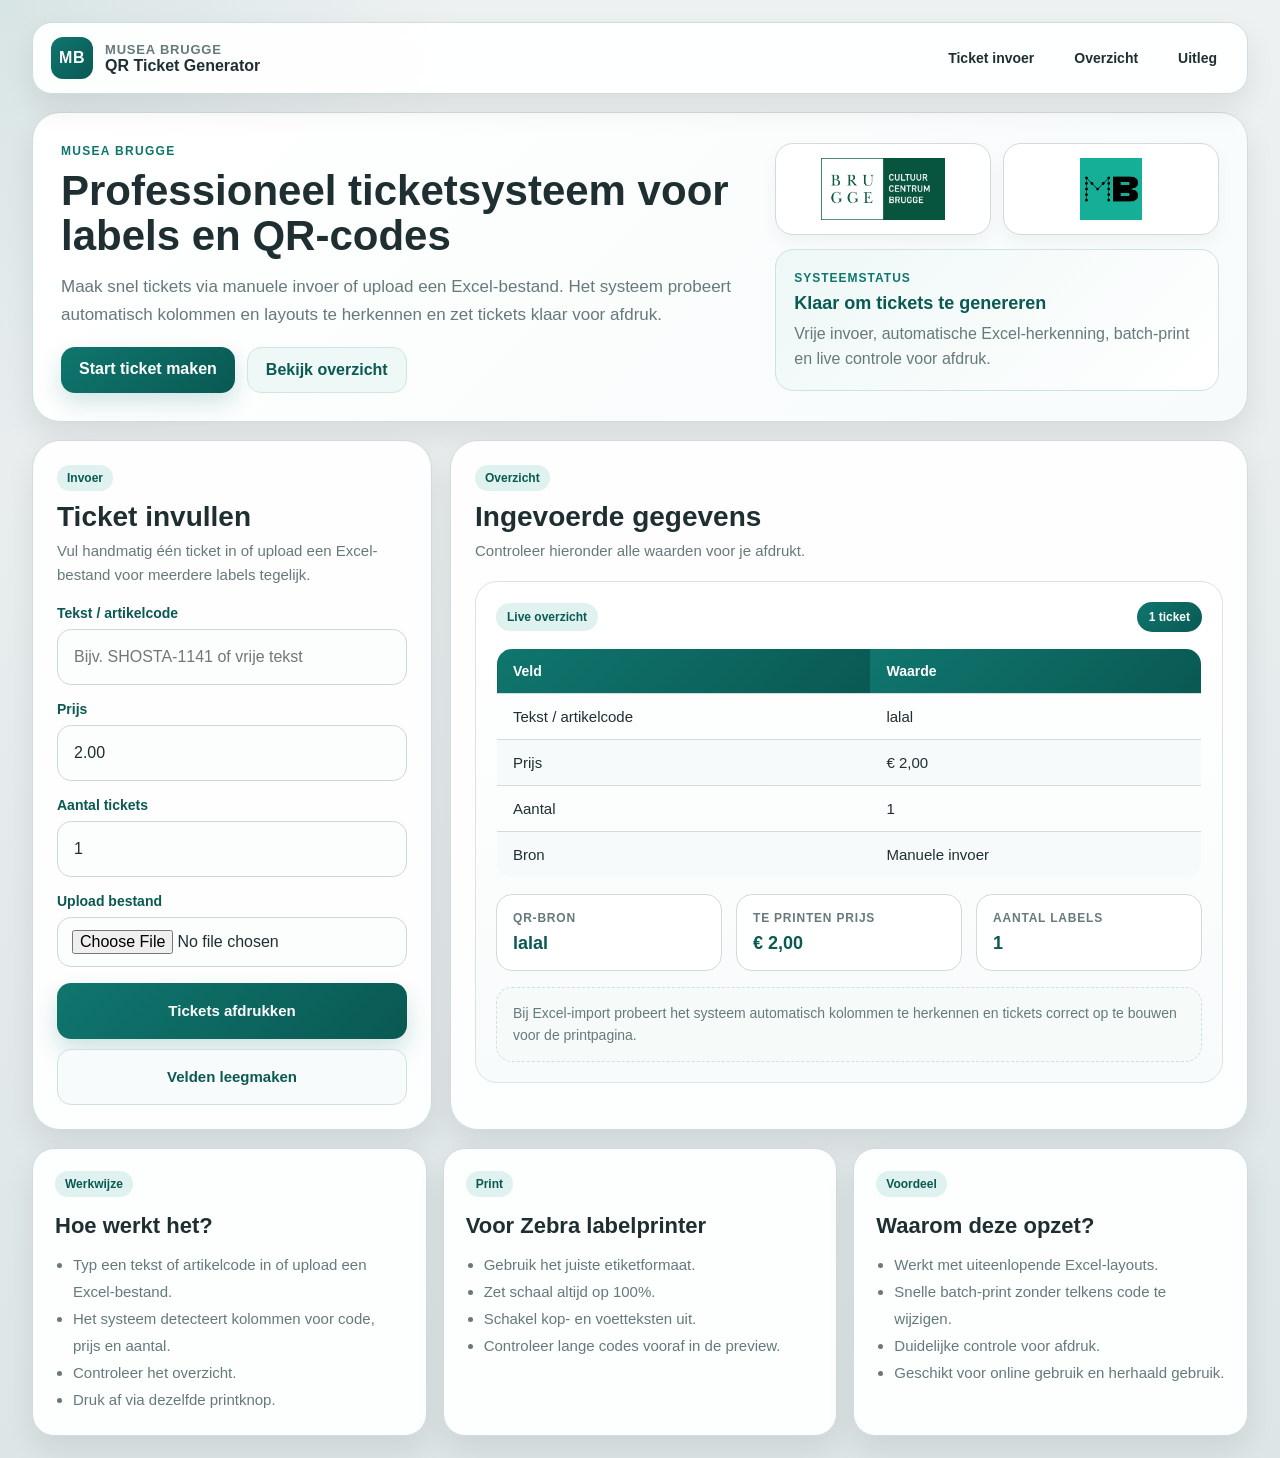
==== index.html @ a32d3b07 "Update index.html" ====
<!DOCTYPE html>
<html lang="nl">
<head>
  <meta charset="UTF-8">
  <meta name="viewport" content="width=device-width, initial-scale=1.0">
  <title>Musea Brugge | QR Ticket Generator</title>
  <link rel="stylesheet" href="style.css">
  <script src="https://cdn.sheetjs.com/xlsx-0.20.3/package/dist/xlsx.full.min.js"></script>
</head>
<body>

  <div class="page-shell">

    <nav class="navbar">
      <div class="nav-left">
        <div class="brand-mark">MB</div>
        <div class="brand-text">
          <span class="brand-top">Musea Brugge</span>
          <span class="brand-bottom">QR Ticket Generator</span>
        </div>
      </div>

      <div class="nav-right">
        <a href="#ticket-invoer">Ticket invoer</a>
        <a href="#overzicht">Overzicht</a>
        <a href="#uitleg">Uitleg</a>
      </div>
    </nav>

    <header class="hero">
      <div class="hero-grid">
        <div class="hero-content">
          <p class="eyebrow">Musea Brugge</p>
          <h1>Professioneel ticketsysteem voor labels en QR-codes</h1>
          <p class="subtitle">
            Maak snel tickets via manuele invoer of upload een Excel-bestand.
            Het systeem probeert automatisch kolommen en layouts te herkennen
            en zet tickets klaar voor afdruk.
          </p>

          <div class="hero-actions">
            <a href="#ticket-invoer" class="hero-btn primary-btn">Start ticket maken</a>
            <a href="#overzicht" class="hero-btn secondary-btn">Bekijk overzicht</a>
          </div>
        </div>

        <div class="hero-side">
          <div class="logo-panel">
            <div class="logo-card">
              <img src="Logo_CultuurCentrum_70x140mm_zw.webp" alt="Musea Brugge logo">
            </div>
            <div class="logo-card">
              <img src="downloaden123.png" alt="Musea Brugge logo 2">
            </div>
          </div>

          <div class="status-card">
            <span class="status-label">Systeemstatus</span>
            <strong>Klaar om tickets te genereren</strong>
            <p>Vrije invoer, automatische Excel-herkenning, batch-print en live controle voor afdruk.</p>
          </div>
        </div>
      </div>
    </header>

    <main class="main-grid">
      <section class="panel input-panel" id="ticket-invoer">
        <div class="panel-head">
          <span class="section-tag">Invoer</span>
          <h2>Ticket invullen</h2>
          <p>Vul handmatig één ticket in of upload een Excel-bestand voor meerdere labels tegelijk.</p>
        </div>

        <div class="field-group">
          <label for="search">Tekst / artikelcode</label>
          <input id="search" type="text" placeholder="Bijv. SHOSTA-1141 of vrije tekst" autocomplete="off">
        </div>

        <div class="field-group">
          <label for="prijs">Prijs</label>
          <input id="prijs" type="number" placeholder="Bijv. 2.00" step="0.01" min="0" value="2.00">
        </div>

        <div class="field-group">
          <label for="aantal">Aantal tickets</label>
          <input id="aantal" type="number" value="1" min="1">
        </div>

        <div class="field-group upload-field">
          <label for="excelFile">Upload bestand</label>
          <input id="excelFile" type="file" accept=".xlsx,.xls,.csv,.ods">
        </div>

        <div class="import-card" id="importCard">
          <div class="import-status" id="uploadStatus">Geen bestand geladen.</div>

          <div class="mapping-grid hidden" id="mappingPanel">
            <div class="field-group small-field">
              <label for="mapCode">Kolom voor tekst / code</label>
              <select id="mapCode"></select>
            </div>

            <div class="field-group small-field">
              <label for="mapPrice">Kolom voor prijs</label>
              <select id="mapPrice"></select>
            </div>

            <div class="field-group small-field">
              <label for="mapQty">Kolom voor aantal</label>
              <select id="mapQty"></select>
            </div>
          </div>

          <div class="import-tools hidden" id="importTools">
            <button class="ghost-btn compact-btn" id="rebuildImportButton" type="button">Import opnieuw opbouwen</button>
            <button class="ghost-btn compact-btn" id="downloadTemplateButton" type="button">Excel voorbeeld downloaden</button>
          </div>
        </div>

        <div class="button-group">
          <button class="print-btn" id="printButton">Tickets afdrukken</button>
          <button class="ghost-btn" id="resetButton" type="button">Velden leegmaken</button>
        </div>
      </section>

      <section class="panel preview-panel" id="overzicht">
        <div class="panel-head">
          <span class="section-tag">Overzicht</span>
          <h2>Ingevoerde gegevens</h2>
          <p>Controleer hieronder alle waarden voor je afdrukt.</p>
        </div>

        <div class="summary-card">
          <div class="summary-top">
            <div class="summary-chip">Live overzicht</div>
            <div class="summary-badge" id="summaryBadge">1 ticket</div>
          </div>

          <div class="table-wrap">
            <table class="summary-table">
              <thead>
                <tr>
                  <th>Veld</th>
                  <th>Waarde</th>
                </tr>
              </thead>
              <tbody>
                <tr>
                  <td>Tekst / artikelcode</td>
                  <td id="previewCode">lalal</td>
                </tr>
                <tr>
                  <td>Prijs</td>
                  <td id="previewPrijs">€ 2,00</td>
                </tr>
                <tr>
                  <td>Aantal</td>
                  <td id="previewAantal">1</td>
                </tr>
                <tr>
                  <td>Bron</td>
                  <td id="previewSource">Manuele invoer</td>
                </tr>
              </tbody>
            </table>
          </div>

          <div class="preview-cards">
            <div class="mini-info-card">
              <span class="mini-title">QR-bron</span>
              <strong id="miniCode">lalal</strong>
            </div>

            <div class="mini-info-card">
              <span class="mini-title">Te printen prijs</span>
              <strong id="miniPrijs">€ 2,00</strong>
            </div>

            <div class="mini-info-card">
              <span class="mini-title">Aantal labels</span>
              <strong id="miniAantal">1</strong>
            </div>
          </div>

          <div class="preview-note">
            Bij Excel-import probeert het systeem automatisch kolommen te herkennen en tickets correct op te bouwen voor de printpagina.
          </div>
        </div>

        <div class="import-preview-card hidden" id="importPreviewCard">
          <div class="summary-top import-preview-head">
            <div class="summary-chip">Excel controle</div>
            <div class="summary-badge neutral-badge" id="importMetaBadge">0 rijen</div>
          </div>

          <div class="import-stats" id="importStats">
            <div class="stat-pill"><span>Bestand</span><strong id="importFileName">—</strong></div>
            <div class="stat-pill"><span>Blad</span><strong id="importSheetName">—</strong></div>
            <div class="stat-pill"><span>Geldige tickets</span><strong id="importValidCount">0</strong></div>
            <div class="stat-pill"><span>Ongeldige rijen</span><strong id="importInvalidCount">0</strong></div>
          </div>

          <div class="table-wrap">
            <table class="summary-table import-table">
              <thead id="importPreviewHead"></thead>
              <tbody id="importPreviewBody"></tbody>
            </table>
          </div>

          <div class="preview-note" id="importErrorsNote">
            Geen importfouten.
          </div>
        </div>
      </section>
    </main>

    <section class="info-grid" id="uitleg">
      <div class="info-panel">
        <span class="section-tag">Werkwijze</span>
        <h3>Hoe werkt het?</h3>
        <ul class="info-list">
          <li>Typ een tekst of artikelcode in of upload een Excel-bestand.</li>
          <li>Het systeem detecteert kolommen voor code, prijs en aantal.</li>
          <li>Controleer het overzicht.</li>
          <li>Druk af via dezelfde printknop.</li>
        </ul>
      </div>

      <div class="info-panel">
        <span class="section-tag">Print</span>
        <h3>Voor Zebra labelprinter</h3>
        <ul class="info-list">
          <li>Gebruik het juiste etiketformaat.</li>
          <li>Zet schaal altijd op 100%.</li>
          <li>Schakel kop- en voetteksten uit.</li>
          <li>Controleer lange codes vooraf in de preview.</li>
        </ul>
      </div>

      <div class="info-panel">
        <span class="section-tag">Voordeel</span>
        <h3>Waarom deze opzet?</h3>
        <ul class="info-list">
          <li>Werkt met uiteenlopende Excel-layouts.</li>
          <li>Snelle batch-print zonder telkens code te wijzigen.</li>
          <li>Duidelijke controle voor afdruk.</li>
          <li>Geschikt voor online gebruik en herhaald gebruik.</li>
        </ul>
      </div>
    </section>

  </div>
<script>
  const searchInput = document.getElementById("search");
  const prijsInput = document.getElementById("prijs");
  const aantalInput = document.getElementById("aantal");
  const excelFileInput = document.getElementById("excelFile");
  const printButton = document.getElementById("printButton");
  const resetButton = document.getElementById("resetButton");
  const rebuildImportButton = document.getElementById("rebuildImportButton");
  const downloadTemplateButton = document.getElementById("downloadTemplateButton");

  const previewCode = document.getElementById("previewCode");
  const previewPrijs = document.getElementById("previewPrijs");
  const previewAantal = document.getElementById("previewAantal");
  const previewSource = document.getElementById("previewSource");

  const miniCode = document.getElementById("miniCode");
  const miniPrijs = document.getElementById("miniPrijs");
  const miniAantal = document.getElementById("miniAantal");
  const summaryBadge = document.getElementById("summaryBadge");

  const uploadStatus = document.getElementById("uploadStatus");
  const mappingPanel = document.getElementById("mappingPanel");
  const importTools = document.getElementById("importTools");
  const mapCode = document.getElementById("mapCode");
  const mapPrice = document.getElementById("mapPrice");
  const mapQty = document.getElementById("mapQty");

  const importPreviewCard = document.getElementById("importPreviewCard");
  const importMetaBadge = document.getElementById("importMetaBadge");
  const importFileName = document.getElementById("importFileName");
  const importSheetName = document.getElementById("importSheetName");
  const importValidCount = document.getElementById("importValidCount");
  const importInvalidCount = document.getElementById("importInvalidCount");
  const importPreviewHead = document.getElementById("importPreviewHead");
  const importPreviewBody = document.getElementById("importPreviewBody");
  const importErrorsNote = document.getElementById("importErrorsNote");

  const state = {
    importedTickets: [],
    rawRows: [],
    headers: [],
    fileName: "",
    sheetName: "",
    invalidRows: [],
    mapping: {
      code: "",
      price: "",
      quantity: ""
    }
  };
    const aliases = {
  code: [
    "artikelcode", "artikel code", "artikel", "code", "ticket", "ticketcode",
    "item", "itemcode", "naam", "titel", "beschrijving", "omschrijving",
    "product", "productcode", "label", "reference", "ref", "sku", "barcode",
    "omschrijving ticket", "soort product", "product soort", "type", "ticket type"
  ],
  price: [
    "prijs", "price", "bedrag", "amount", "tarief", "value", "euro", "kostprijs",
    "salesprice", "ticketprijs", "prijs euro", "kost", "verkoopprijs", "prijs incl",
    "prijs ex", "eenheidsprijs", "unit price"
  ],
  quantity: [
    "aantal", "qty", "quantity", "count", "labels", "stuks", "pieces", "copies",
    "copie", "print", "prints", "number", "aantal labels", "aantal tickets",
    "tickets", "hoeveelheid"
  ]
};


  
  function formatTicketText(aantal) {
    return aantal === 1 ? "1 ticket" : `${aantal} tickets`;
  }

  function formatPrice(value) {
    const amount = Number(value);
    if (isNaN(amount)) return "€ 0,00";
    return new Intl.NumberFormat("nl-BE", {
      style: "currency",
      currency: "EUR"
    }).format(amount);
  }

  function setStatus(message, type = "neutral") {
    if (!uploadStatus) return;
    uploadStatus.textContent = message;
    uploadStatus.className = "import-status";
    uploadStatus.classList.add(type);
  }

  function cleanCell(value) {
    if (value === null || value === undefined) return "";
    if (typeof value === "number") return String(value);
    return String(value).trim();
  }

  function parseFlexibleNumber(value) {
    function normalizeCompareText(text) {
  return cleanCell(text)
    .toLowerCase()
    .replace(/[_\-]/g, " ")
    .replace(/\s+/g, " ")
    .trim();
}

function findMatchingHeaders(headers, targetAliases) {
  const normalizedHeaders = headers.map(h => ({
    original: h,
    normalized: normalizeCompareText(h)
  }));

  const matches = [];

  normalizedHeaders.forEach(headerObj => {
    let score = 0;

    targetAliases.forEach(alias => {
      const normalizedAlias = normalizeCompareText(alias);

      if (headerObj.normalized === normalizedAlias) {
        score += 20;
      } else if (headerObj.normalized.includes(normalizedAlias)) {
        score += 10;
      } else if (normalizedAlias.includes(headerObj.normalized) && headerObj.normalized.length > 2) {
        score += 6;
      }
    });

    if (score > 0) {
      matches.push({
        header: headerObj.original,
        score
      });
    }
  });

  return matches.sort((a, b) => b.score - a.score).map(item => item.header);
}
    if (typeof value === "number") return value;
    if (value === null || value === undefined) return NaN;

    let text = String(value).trim();
    if (!text) return NaN;

    text = text
      .replace(/\s/g, "")
      .replace(/€/g, "")
      .replace(/[A-Za-z]/g, "");

    const hasComma = text.includes(",");
    const hasDot = text.includes(".");

    if (hasComma && hasDot) {
      if (text.lastIndexOf(",") > text.lastIndexOf(".")) {
        text = text.replace(/\./g, "").replace(",", ".");
      } else {
        text = text.replace(/,/g, "");
      }
    } else if (hasComma) {
      text = text.replace(",", ".");
    }

    const num = Number(text);
    return Number.isFinite(num) ? num : NaN;
  }

  function looksLikeCode(value) {
    const text = cleanCell(value).toUpperCase();
    if (!text) return false;

    return (
      /^[A-Z0-9]{2,}[-_/][A-Z0-9-_/]{2,}$/.test(text) ||
      /^[A-Z]{2,}[0-9]{2,}$/.test(text) ||
      /^[A-Z0-9-]{5,}$/.test(text)
    );
  }

  function isMostlyNumericColumn(columnName, rows) {
    let numeric = 0;
    let total = 0;

    rows.slice(0, 25).forEach(row => {
      const value = row[columnName];
      if (value === "" || value === null || value === undefined) return;
      total++;
      if (!isNaN(parseFlexibleNumber(value))) numeric++;
    });

    return total > 0 && numeric / total >= 0.7;
  }

  function isMostlyIntegerSmallColumn(columnName, rows) {
    let matches = 0;
    let total = 0;

    rows.slice(0, 25).forEach(row => {
      const value = row[columnName];
      if (value === "" || value === null || value === undefined) return;
      const num = parseFlexibleNumber(value);
      if (isNaN(num)) return;
      total++;
      if (Number.isInteger(num) && num >= 0 && num <= 10000) matches++;
    });

    return total > 0 && matches / total >= 0.75;
  }

  function normalizeHeaderName(name, index) {
    const base = cleanCell(name) || `Kolom ${index + 1}`;
    return base.replace(/\s+/g, " ").trim();
  }

  function uniquifyHeaders(headers) {
    const seen = new Map();

    return headers.map(header => {
      const key = header.toLowerCase();
      const count = seen.get(key) || 0;
      seen.set(key, count + 1);
      return count === 0 ? header : `${header} (${count + 1})`;
    });
  }

  function rowKeywordScore(row) {
    const values = row.map(cleanCell).filter(Boolean);
    if (!values.length) return -100;

    let score = 0;
    values.forEach(cell => {
      const lower = cell.toLowerCase();
      Object.values(aliases).flat().forEach(alias => {
        if (lower.includes(alias)) score += 3;
      });
      if (/[A-Za-z]/.test(cell)) score += 0.6;
      if (!isNaN(parseFlexibleNumber(cell))) score -= 0.4;
    });

    if (values.length >= 2) score += 1;
    return score;
  }

  function detectHeaderRow(aoa) {
    const limit = Math.min(10, aoa.length);
    let bestIndex = 0;
    let bestScore = -Infinity;

    for (let i = 0; i < limit; i++) {
      const score = rowKeywordScore(aoa[i] || []);
      if (score > bestScore) {
        bestScore = score;
        bestIndex = i;
      }
    }

    return bestScore >= 2 ? bestIndex : 0;
  }

  function buildObjectsFromSheet(aoa) {
    const nonEmptyRows = aoa
      .map(row => Array.isArray(row) ? row : [])
      .filter(row => row.some(cell => cleanCell(cell) !== ""));

    if (!nonEmptyRows.length) {
      return { headers: [], rows: [] };
    }

    const headerIndex = detectHeaderRow(nonEmptyRows);
    const headerRow = nonEmptyRows[headerIndex] || [];
    const headers = uniquifyHeaders(headerRow.map((cell, idx) => normalizeHeaderName(cell, idx)));

    const rows = nonEmptyRows.slice(headerIndex + 1).map((row, index) => {
      const obj = {};
      headers.forEach((header, colIdx) => {
        obj[header] = cleanCell(row[colIdx] ?? "");
      });
      obj.__rowNumber = headerIndex + 2 + index;
      return obj;
    });

    return { headers, rows };
  }
function detectColumns(headers, rows) {
  const result = {
    code: "",
    price: "",
    quantity: ""
  };

  const codeMatches = findMatchingHeaders(headers, aliases.code);
  const priceMatches = findMatchingHeaders(headers, aliases.price);
  const qtyMatches = findMatchingHeaders(headers, aliases.quantity);

  result.code = codeMatches[0] || "";
  result.price = priceMatches[0] || "";
  result.quantity = qtyMatches[0] || "";

  if (!result.price) {
    result.price = headers.find(h => isMostlyNumericColumn(h, rows)) || "";
  }

  if (!result.quantity) {
    result.quantity = headers.find(h =>
      h !== result.price &&
      isMostlyIntegerSmallColumn(h, rows)
    ) || "";
  }

  if (!result.code) {
    result.code = headers.find(h =>
      h !== result.price &&
      h !== result.quantity &&
      !isMostlyNumericColumn(h, rows)
    ) || headers[0] || "";
  }

  return result;
}
  
    }

    const available = [...headers];

    ["code", "price", "quantity"].forEach(target => {
      let bestHeader = "";
      let bestScore = -Infinity;

      available.forEach(header => {
        const score = headerScore(header, target);
        if (score > bestScore) {
          bestHeader = header;
          bestScore = score;
        }
      });

      if (bestHeader && bestScore > 0) {
        result[target] = bestHeader;
        const index = available.indexOf(bestHeader);
        if (index >= 0) available.splice(index, 1);
      }
    });

    if (!result.code) {
      result.code = headers.find(h => !isMostlyNumericColumn(h, rows)) || headers[0] || "";
    }

    if (!result.price) {
      result.price = headers.find(h => h !== result.code && isMostlyNumericColumn(h, rows)) || "";
    }

    if (!result.quantity) {
      result.quantity = headers.find(h => h !== result.code && h !== result.price && isMostlyIntegerSmallColumn(h, rows)) || "";
    }

    return result;
  }

  function firstUsefulText(row, excludedHeaders = []) {
    const excluded = new Set(excludedHeaders.filter(Boolean));

    for (const key of Object.keys(row)) {
      if (key === "__rowNumber" || excluded.has(key)) continue;
      const value = cleanCell(row[key]);
      if (!value) continue;
      if (looksLikeCode(value)) return value;
    }

    for (const key of Object.keys(row)) {
      if (key === "__rowNumber" || excluded.has(key)) continue;
      const value = cleanCell(row[key]);
      if (!value) continue;

      if (
        (isNaN(parseFlexibleNumber(value)) || /[A-Za-z]/.test(value)) &&
        value.length <= 20
      ) {
        return value;
      }
    }

    return "";
  }

 function buildTicketsFromRows(rows, mapping) {
  const tickets = [];
  const invalidRows = [];

  rows.forEach(row => {
    const codeHeader = mapping.code;
    const priceHeader = mapping.price;
    const quantityHeader = mapping.quantity;

    let artikelcode = codeHeader ? cleanCell(row[codeHeader]) : "";
    let prijs = priceHeader ? parseFlexibleNumber(row[priceHeader]) : NaN;
    let aantal = quantityHeader ? parseFlexibleNumber(row[quantityHeader]) : NaN;

    if (artikelcode && !looksLikeCode(artikelcode) && artikelcode.length > 24) {
      artikelcode = "";
    }

    if (!artikelcode) {
      artikelcode = firstUsefulText(row, [priceHeader, quantityHeader]);
    }

    if (isNaN(prijs) || prijs < 0) {
      prijs = 0;
    }

    if (isNaN(aantal) || aantal < 1) {
      aantal = 1;
    }

    aantal = Math.floor(aantal);

    const extras = Object.keys(row)
      .filter(key => key !== "__rowNumber" && ![codeHeader, priceHeader, quantityHeader].includes(key))
      .map(key => ({
        label: key,
        value: cleanCell(row[key])
      }))
      .filter(item => item.value !== "");

    const isEmptyRow =
      !artikelcode &&
      extras.length === 0 &&
      (prijs === 0 || isNaN(prijs)) &&
      (aantal === 0 || isNaN(aantal));

    if (isEmptyRow) {
      return;
    }

    if (!artikelcode) {
      invalidRows.push({
        rowNumber: row.__rowNumber || "?",
        reason: "Geen bruikbare code gevonden."
      });
      return;
    }

    tickets.push({
      artikelcode,
      prijs,
      aantal,
      qrText: artikelcode,
      extras,
      rowNumber: row.__rowNumber || ""
    });
  });

  return { tickets, invalidRows };
}
  }

  function fillMappingSelect(select, headers, selectedValue) {
    if (!select) return;
    select.innerHTML = "";

    const emptyOption = document.createElement("option");
    emptyOption.value = "";
    emptyOption.textContent = "Niet gebruiken";
    select.appendChild(emptyOption);

    headers.forEach(header => {
      const option = document.createElement("option");
      option.value = header;
      option.textContent = header;
      if (header === selectedValue) option.selected = true;
      select.appendChild(option);
    });
  }

  function refreshMappingUI() {
    if (!state.headers.length) {
      if (mappingPanel) mappingPanel.classList.add("hidden");
      if (importTools) importTools.classList.add("hidden");
      return;
    }

    fillMappingSelect(mapCode, state.headers, state.mapping.code);
    fillMappingSelect(mapPrice, state.headers, state.mapping.price);
    fillMappingSelect(mapQty, state.headers, state.mapping.quantity);

    if (mappingPanel) mappingPanel.classList.remove("hidden");
    if (importTools) importTools.classList.remove("hidden");
  }

  function renderImportPreview() {
    if (!importPreviewCard || !importPreviewHead || !importPreviewBody) return;

    if (!state.headers.length || !state.rawRows.length) {
      importPreviewCard.classList.add("hidden");
      return;
    }

    importPreviewCard.classList.remove("hidden");
    if (importMetaBadge) importMetaBadge.textContent = `${state.rawRows.length} rijen`;
    if (importFileName) importFileName.textContent = state.fileName || "—";
    if (importSheetName) importSheetName.textContent = state.sheetName || "—";
    if (importValidCount) importValidCount.textContent = String(state.importedTickets.length);
    if (importInvalidCount) importInvalidCount.textContent = String(state.invalidRows.length);

    importPreviewHead.innerHTML = "";
    importPreviewBody.innerHTML = "";

    const headRow = document.createElement("tr");
    state.headers.slice(0, 6).forEach(header => {
      const th = document.createElement("th");
      th.textContent = header;
      headRow.appendChild(th);
    });
    importPreviewHead.appendChild(headRow);

    state.rawRows.slice(0, 8).forEach(row => {
      const tr = document.createElement("tr");
      state.headers.slice(0, 6).forEach(header => {
        const td = document.createElement("td");
        td.textContent = cleanCell(row[header]) || "—";
        tr.appendChild(td);
      });
      importPreviewBody.appendChild(tr);
    });

    if (importErrorsNote) {
      if (state.invalidRows.length) {
        const messages = state.invalidRows.slice(0, 5).map(item => `Rij ${item.rowNumber}: ${item.reason}`);
        importErrorsNote.textContent = `Opmerking: ${messages.join(" | ")}`;
      } else {
        importErrorsNote.textContent = "Geen importfouten.";
      }
    }
  }

  function updatePreview() {
    if (state.importedTickets.length > 0) {
      const totaalLabels = state.importedTickets.reduce((sum, item) => sum + item.aantal, 0);
      const eerste = state.importedTickets[0];
      const uniekePrijzen = [...new Set(state.importedTickets.map(item => Number(item.prijs).toFixed(2)))];

      previewCode.textContent = state.importedTickets.length === 1
        ? eerste.artikelcode
        : `${eerste.artikelcode} + ${state.importedTickets.length - 1} andere`;
      previewPrijs.textContent = uniekePrijzen.length === 1
        ? formatPrice(uniekePrijzen[0])
        : "Meerdere prijzen";
      previewAantal.textContent = String(totaalLabels);
      previewSource.textContent = `Excel import (${state.fileName || "bestand"})`;

      miniCode.textContent = `${state.importedTickets.length} ticketrij(en)`;
      miniPrijs.textContent = uniekePrijzen.length === 1 ? formatPrice(uniekePrijzen[0]) : "Variabel";
      miniAantal.textContent = String(totaalLabels);

      summaryBadge.textContent = formatTicketText(totaalLabels);
      return;
    }

    const code = searchInput.value.trim() || "lalal";
    const prijs = Number(prijsInput.value || 0);
    const aantal = Number(aantalInput.value || 1);

    previewCode.textContent = code;
    previewPrijs.textContent = formatPrice(prijs);
    previewAantal.textContent = String(aantal);
    previewSource.textContent = "Manuele invoer";

    miniCode.textContent = code;
    miniPrijs.textContent = formatPrice(prijs);
    miniAantal.textContent = String(aantal);

    summaryBadge.textContent = formatTicketText(aantal);
  }

  function rebuildImportedTickets() {
    if (!state.rawRows.length) return;

    state.mapping = {
      code: mapCode ? mapCode.value : "",
      price: mapPrice ? mapPrice.value : "",
      quantity: mapQty ? mapQty.value : ""
    };

    const result = buildTicketsFromRows(state.rawRows, state.mapping);
    state.importedTickets = result.tickets;
    state.invalidRows = result.invalidRows;

    if (state.importedTickets.length > 0) {
      const totalLabels = state.importedTickets.reduce((sum, item) => sum + item.aantal, 0);
      const invalidText = state.invalidRows.length ? ` ${state.invalidRows.length} rij(en) overgeslagen.` : "";
      setStatus(`${state.fileName} geladen: ${state.importedTickets.length} geldige ticketrij(en), ${totalLabels} label(s).${invalidText}`, "success");
    } else {
      setStatus("Geen geldige ticketrijen gevonden in dit bestand.", "error");
    }

    renderImportPreview();
    updatePreview();
  }

  function handleExcelUpload(event) {
    const file = event.target.files[0];

    if (!file) {
      state.importedTickets = [];
      state.rawRows = [];
      state.headers = [];
      state.invalidRows = [];
      state.fileName = "";
      state.sheetName = "";
      if (mappingPanel) mappingPanel.classList.add("hidden");
      if (importTools) importTools.classList.add("hidden");
      if (importPreviewCard) importPreviewCard.classList.add("hidden");
      setStatus("Geen bestand geladen.", "neutral");
      updatePreview();
      return;
    }

    const reader = new FileReader();

    reader.onload = function(e) {
      try {
        const data = new Uint8Array(e.target.result);
        const workbook = XLSX.read(data, { type: "array" });
        const firstSheetName = workbook.SheetNames[0];
        const worksheet = workbook.Sheets[firstSheetName];

        const aoa = XLSX.utils.sheet_to_json(worksheet, {
          header: 1,
          raw: false,
          defval: ""
        });

        const { headers, rows } = buildObjectsFromSheet(aoa);

        if (!headers.length || !rows.length) {
          throw new Error("Leeg of onbruikbaar bestand.");
        }

        state.fileName = file.name;
        state.sheetName = firstSheetName;
        state.headers = headers;
        state.rawRows = rows;
        state.mapping = detectColumns(headers, rows);

        refreshMappingUI();
        rebuildImportedTickets();
      } catch (error) {
        state.importedTickets = [];
        state.rawRows = [];
        state.headers = [];
        state.invalidRows = [];
        state.fileName = file.name;
        state.sheetName = "";
        if (mappingPanel) mappingPanel.classList.add("hidden");
        if (importTools) importTools.classList.add("hidden");
        if (importPreviewCard) importPreviewCard.classList.add("hidden");
        setStatus("Kon het bestand niet verwerken. Controleer het formaat of probeer een ander werkblad.", "error");
        updatePreview();
      }
    };

    reader.readAsArrayBuffer(file);
  }

  function createTemplateFile() {
    const rows = [
      ["artikelcode", "prijs", "aantal", "opmerking"],
      ["SHOSTA-1141", 2.00, 3, "Standaard ticket"],
      ["Museumpas", 0.00, 2, "Gratis toegang"],
      ["Evenement-Avond", 5.50, 4, "Speciale sessie"]
    ];

    const worksheet = XLSX.utils.aoa_to_sheet(rows);
    const workbook = XLSX.utils.book_new();
    XLSX.utils.book_append_sheet(workbook, worksheet, "Tickets");
    XLSX.writeFile(workbook, "tickets-voorbeeld.xlsx");
  }

  function printTicket() {
    if (state.importedTickets.length > 0) {
      sessionStorage.setItem("printData", JSON.stringify({
        mode: "batch",
        source: "excel",
        fileName: state.fileName,
        sheetName: state.sheetName,
        tickets: state.importedTickets
      }));

      window.open("print.html", "_blank");
      return;
    }

    const code = searchInput.value.trim();
    const prijs = Number(prijsInput.value);
    const aantal = Number(aantalInput.value);

    if (!code) {
      alert("Geef eerst tekst of een artikelcode in.");
      return;
    }

    if (isNaN(prijs) || prijs < 0) {
      alert("Geef een geldige prijs in.");
      return;
    }

    if (isNaN(aantal) || aantal < 1) {
      alert("Geef een geldig aantal in.");
      return;
    }

    sessionStorage.setItem("printData", JSON.stringify({
      mode: "single",
      source: "manual",
      tickets: [
        {
          artikelcode: code,
          prijs: prijs,
          aantal: aantal,
          qrText: code,
          extras: []
        }
      ]
    }));

    window.open("print.html", "_blank");
  }

  function resetFields() {
    state.importedTickets = [];
    state.rawRows = [];
    state.headers = [];
    state.invalidRows = [];
    state.fileName = "";
    state.sheetName = "";
    state.mapping = { code: "", price: "", quantity: "" };

    searchInput.value = "";
    prijsInput.value = "2.00";
    aantalInput.value = "1";
    excelFileInput.value = "";

    if (mappingPanel) mappingPanel.classList.add("hidden");
    if (importTools) importTools.classList.add("hidden");
    if (importPreviewCard) importPreviewCard.classList.add("hidden");

    setStatus("Geen bestand geladen.", "neutral");
    updatePreview();
  }

  searchInput.addEventListener("input", updatePreview);
  prijsInput.addEventListener("input", updatePreview);
  aantalInput.addEventListener("input", updatePreview);
  excelFileInput.addEventListener("change", handleExcelUpload);
  printButton.addEventListener("click", printTicket);
  resetButton.addEventListener("click", resetFields);

  if (rebuildImportButton) {
    rebuildImportButton.addEventListener("click", rebuildImportedTickets);
  }

  if (downloadTemplateButton) {
    downloadTemplateButton.addEventListener("click", createTemplateFile);
  }

  if (mapCode) mapCode.addEventListener("change", rebuildImportedTickets);
  if (mapPrice) mapPrice.addEventListener("change", rebuildImportedTickets);
  if (mapQty) mapQty.addEventListener("change", rebuildImportedTickets);

  setStatus("Geen bestand geladen.", "neutral");
  updatePreview();
</script>
  
</body>
</html>
---- style.css ----
* {
  margin: 0;
  padding: 0;
  box-sizing: border-box;
}

:root {
  --bg-main: #eef1f2;
  --bg-soft: #dde5e6;

  --panel: #ffffff;
  --panel-soft: #f7fbfb;
  --line: #d1dadc;

  --text: #1f2f31;
  --muted: #66797b;

  --accent: #0f766e;
  --accent-dark: #0a5953;
  --accent-soft: #dff2ef;
  --accent-softer: #eef8f6;

  --danger-soft: #fff4f4;
  --danger-line: #e6c2c2;
  --danger-text: #8c2f2f;

  --shadow: 0 14px 30px rgba(0, 0, 0, 0.08);

  --radius-xl: 28px;
  --radius-lg: 22px;
  --radius-md: 14px;
}

html {
  scroll-behavior: smooth;
}

body {
  font-family: Arial, sans-serif;
  color: var(--text);
  background:
    radial-gradient(circle at top left, rgba(15, 118, 110, 0.10), transparent 24%),
    linear-gradient(180deg, var(--bg-main) 0%, var(--bg-soft) 100%);
  min-height: 100vh;
}

.page-shell {
  max-width: 1260px;
  margin: 0 auto;
  padding: 22px;
}

.navbar {
  background: rgba(255, 255, 255, 0.94);
  backdrop-filter: blur(10px);
  border: 1px solid var(--line);
  border-radius: 20px;
  box-shadow: var(--shadow);
  padding: 14px 18px;
  display: flex;
  justify-content: space-between;
  align-items: center;
  gap: 20px;
  margin-bottom: 18px;
}

.nav-left {
  display: flex;
  align-items: center;
  gap: 12px;
}

.brand-mark {
  width: 42px;
  height: 42px;
  border-radius: 12px;
  background: linear-gradient(135deg, var(--accent), var(--accent-dark));
  color: white;
  font-weight: 700;
  display: flex;
  align-items: center;
  justify-content: center;
  letter-spacing: 0.5px;
}

.brand-text {
  display: flex;
  flex-direction: column;
}

.brand-top {
  font-size: 13px;
  color: var(--muted);
  font-weight: 700;
  text-transform: uppercase;
  letter-spacing: 0.8px;
}

.brand-bottom {
  font-size: 16px;
  color: var(--text);
  font-weight: 700;
}

.nav-right {
  display: flex;
  gap: 16px;
  flex-wrap: wrap;
}

.nav-right a {
  text-decoration: none;
  color: var(--text);
  font-size: 14px;
  font-weight: 700;
  padding: 8px 12px;
  border-radius: 10px;
  transition: 0.2s ease;
}

.nav-right a:hover,
.nav-right a:focus-visible {
  background: var(--accent-soft);
  color: var(--accent-dark);
  outline: none;
}

.hero {
  background: linear-gradient(135deg, #ffffff 0%, #f7fbfb 100%);
  border: 1px solid var(--line);
  border-radius: var(--radius-xl);
  box-shadow: var(--shadow);
  padding: 28px;
  margin-bottom: 18px;
}

.hero-grid {
  display: grid;
  grid-template-columns: 1.4fr 0.9fr;
  gap: 24px;
  align-items: center;
}

.hero-content {
  max-width: 760px;
}

.eyebrow {
  display: inline-block;
  font-size: 12px;
  text-transform: uppercase;
  font-weight: 700;
  letter-spacing: 1.3px;
  color: var(--accent);
  margin-bottom: 10px;
}

.hero h1 {
  font-size: 42px;
  line-height: 1.08;
  margin-bottom: 14px;
  color: var(--text);
}

.subtitle {
  font-size: 17px;
  line-height: 1.65;
  color: var(--muted);
  margin-bottom: 18px;
}

.hero-actions {
  display: flex;
  gap: 12px;
  flex-wrap: wrap;
}

.hero-btn {
  text-decoration: none;
  font-weight: 700;
  padding: 13px 18px;
  border-radius: 14px;
  transition: 0.2s ease;
}

.primary-btn {
  background: linear-gradient(135deg, var(--accent), var(--accent-dark));
  color: white;
  box-shadow: 0 10px 22px rgba(15, 118, 110, 0.18);
}

.primary-btn:hover,
.primary-btn:focus-visible {
  transform: translateY(-1px);
  outline: none;
}

.secondary-btn {
  background: var(--accent-softer);
  color: var(--accent-dark);
  border: 1px solid #cfe6e2;
}

.secondary-btn:hover,
.secondary-btn:focus-visible {
  background: var(--accent-soft);
  outline: none;
}

.hero-side {
  display: flex;
  flex-direction: column;
  gap: 14px;
}

.logo-panel {
  display: grid;
  grid-template-columns: 1fr 1fr;
  gap: 12px;
}

.logo-card {
  background: white;
  border: 1px solid var(--line);
  border-radius: 18px;
  height: 92px;
  display: flex;
  align-items: center;
  justify-content: center;
  padding: 14px;
  box-shadow: 0 8px 18px rgba(0, 0, 0, 0.04);
}

.logo-card img {
  max-width: 100%;
  max-height: 100%;
  object-fit: contain;
  display: block;
}

.status-card {
  background: linear-gradient(135deg, var(--accent-softer), #ffffff);
  border: 1px solid #cde3e0;
  border-radius: 18px;
  padding: 18px;
}

.status-label {
  display: inline-block;
  font-size: 12px;
  text-transform: uppercase;
  letter-spacing: 1px;
  font-weight: 700;
  color: var(--accent);
  margin-bottom: 8px;
}

.status-card strong {
  display: block;
  font-size: 18px;
  margin-bottom: 8px;
  color: var(--accent-dark);
}

.status-card p {
  color: var(--muted);
  line-height: 1.55;
}

.main-grid {
  display: grid;
  grid-template-columns: 400px 1fr;
  gap: 18px;
  margin-bottom: 18px;
}

.panel {
  background: rgba(255, 255, 255, 0.95);
  border: 1px solid var(--line);
  border-radius: var(--radius-xl);
  box-shadow: var(--shadow);
  padding: 24px;
}

.panel-head {
  margin-bottom: 18px;
}

.section-tag {
  display: inline-block;
  background: var(--accent-soft);
  color: var(--accent-dark);
  padding: 6px 10px;
  border-radius: 999px;
  font-size: 12px;
  font-weight: 700;
  margin-bottom: 10px;
}

.panel-head h2 {
  font-size: 28px;
  margin-bottom: 6px;
  color: var(--text);
}

.panel-head p {
  font-size: 15px;
  line-height: 1.6;
  color: var(--muted);
}

.field-group {
  margin-bottom: 16px;
}

.small-field {
  margin-bottom: 0;
}

label {
  display: block;
  font-size: 14px;
  font-weight: 700;
  margin-bottom: 8px;
  color: var(--accent-dark);
}

input,
select {
  width: 100%;
  height: 56px;
  border: 1px solid #cbd7d9;
  border-radius: 14px;
  padding: 0 16px;
  font-size: 16px;
  color: var(--text);
  background: #fcfefe;
  outline: none;
  transition: 0.2s ease;
}

input:focus,
select:focus {
  border-color: var(--accent);
  box-shadow: 0 0 0 4px rgba(15, 118, 110, 0.10);
}

input[type="file"] {
  width: 100%;
  height: auto;
  padding: 12px 14px;
  line-height: 1.3;
  cursor: pointer;
}

.import-card {
  margin-bottom: 18px;
  background: linear-gradient(180deg, #fbfefe 0%, #f4fbfa 100%);
  border: 1px solid #d6e7e4;
  border-radius: 18px;
  padding: 16px;
}

.import-status {
  border: 1px dashed #c8dbd8;
  border-radius: 14px;
  padding: 12px 14px;
  font-size: 14px;
  line-height: 1.55;
  background: #fff;
  color: var(--muted);
}

.import-status.success {
  border-color: #9dcfc1;
  background: #f4fbf8;
  color: var(--accent-dark);
}

.import-status.error {
  border-color: var(--danger-line);
  background: var(--danger-soft);
  color: var(--danger-text);
}

.import-status.neutral {
  border-color: #c8dbd8;
  background: #fff;
  color: var(--muted);
}

.mapping-grid {
  display: grid;
  grid-template-columns: 1fr;
  gap: 12px;
  margin-top: 14px;
}

.import-tools {
  display: grid;
  grid-template-columns: 1fr 1fr;
  gap: 10px;
  margin-top: 14px;
}

.compact-btn {
  height: 46px;
  font-size: 14px;
}

.button-group {
  display: grid;
  grid-template-columns: 1fr;
  gap: 10px;
  margin-top: 6px;
}

.print-btn,
.ghost-btn {
  width: 100%;
  height: 56px;
  border-radius: 14px;
  font-size: 15px;
  font-weight: 700;
  cursor: pointer;
  transition: 0.2s ease;
}

.print-btn {
  border: none;
  background: linear-gradient(135deg, var(--accent), var(--accent-dark));
  color: white;
  box-shadow: 0 12px 24px rgba(15, 118, 110, 0.20);
}

.print-btn:hover,
.print-btn:focus-visible {
  transform: translateY(-1px);
  outline: none;
}

.ghost-btn {
  border: 1px solid #cfe0e3;
  background: #f8fbfb;
  color: var(--accent-dark);
}

.ghost-btn:hover,
.ghost-btn:focus-visible {
  background: var(--accent-soft);
  outline: none;
}

.summary-card,
.import-preview-card {
  background: linear-gradient(180deg, #ffffff 0%, #f8fbfb 100%);
  border: 1px solid #d9e4e5;
  border-radius: 22px;
  padding: 20px;
}

.import-preview-card {
  margin-top: 18px;
}

.summary-top {
  display: flex;
  justify-content: space-between;
  align-items: center;
  gap: 12px;
  margin-bottom: 16px;
  flex-wrap: wrap;
}

.summary-chip {
  background: var(--accent-soft);
  color: var(--accent-dark);
  display: inline-block;
  padding: 7px 11px;
  border-radius: 999px;
  font-size: 12px;
  font-weight: 700;
}

.summary-badge {
  background: linear-gradient(135deg, var(--accent), var(--accent-dark));
  color: white;
  padding: 8px 12px;
  border-radius: 999px;
  font-size: 12px;
  font-weight: 700;
}

.neutral-badge {
  background: #eaf1f1;
  color: var(--text);
}

.table-wrap {
  overflow-x: auto;
  margin-bottom: 16px;
}

.summary-table {
  width: 100%;
  border-collapse: collapse;
  overflow: hidden;
  border-radius: 16px;
  border: 1px solid var(--line);
}

.summary-table thead th {
  background: linear-gradient(135deg, var(--accent), var(--accent-dark));
  color: white;
  text-align: left;
  padding: 14px 16px;
  font-size: 14px;
  white-space: nowrap;
}

.summary-table tbody td {
  padding: 14px 16px;
  border-top: 1px solid var(--line);
  font-size: 15px;
  vertical-align: top;
}

.summary-table tbody tr:nth-child(even) {
  background: #f7fafb;
}

.preview-cards,
.import-stats {
  display: grid;
  grid-template-columns: repeat(3, 1fr);
  gap: 14px;
  margin-bottom: 16px;
}

.import-stats {
  grid-template-columns: repeat(4, 1fr);
}

.mini-info-card,
.stat-pill {
  background: white;
  border: 1px solid var(--line);
  border-radius: 16px;
  padding: 16px;
}

.mini-title,
.stat-pill span {
  display: block;
  font-size: 12px;
  text-transform: uppercase;
  letter-spacing: 0.8px;
  color: var(--muted);
  margin-bottom: 8px;
  font-weight: 700;
}

.mini-info-card strong,
.stat-pill strong {
  font-size: 18px;
  color: var(--accent-dark);
  word-break: break-word;
}

.preview-note {
  margin-top: 6px;
  background: #f6fbfa;
  border: 1px dashed #cfe1df;
  border-radius: 16px;
  padding: 14px 16px;
  color: var(--muted);
  line-height: 1.6;
  font-size: 14px;
}

.info-grid {
  display: grid;
  grid-template-columns: repeat(3, 1fr);
  gap: 16px;
}

.info-panel {
  background: rgba(255, 255, 255, 0.95);
  border: 1px solid var(--line);
  border-radius: 22px;
  box-shadow: var(--shadow);
  padding: 22px;
}

.info-panel h3 {
  font-size: 22px;
  margin: 6px 0 12px;
  color: var(--text);
}

.info-list {
  padding-left: 18px;
  color: var(--muted);
  line-height: 1.8;
  font-size: 15px;
}

.hidden {
  display: none !important;
}

#importCard,
#importPreviewCard,
#uploadStatus,
#mappingPanel,
#importTools,
#importMetaBadge,
#importFileName,
#importSheetName,
#importValidCount,
#importInvalidCount,
#importErrorsNote {
  display: none !important;
}

@media (max-width: 1180px) {
  .hero-grid,
  .main-grid,
  .info-grid {
    grid-template-columns: 1fr;
  }

  .preview-cards,
  .import-stats {
    grid-template-columns: 1fr 1fr;
  }
}

@media (max-width: 760px) {
  .navbar {
    flex-direction: column;
    align-items: flex-start;
  }

  .nav-right {
    width: 100%;
  }

  .hero h1 {
    font-size: 32px;
  }

  .page-shell {
    padding: 14px;
  }

  .hero,
  .panel,
  .info-panel {
    padding: 20px;
  }

  .logo-panel,
  .preview-cards,
  .import-stats,
  .import-tools {
    grid-template-columns: 1fr;
  }

  .logo-card {
    height: 84px;
  }
}
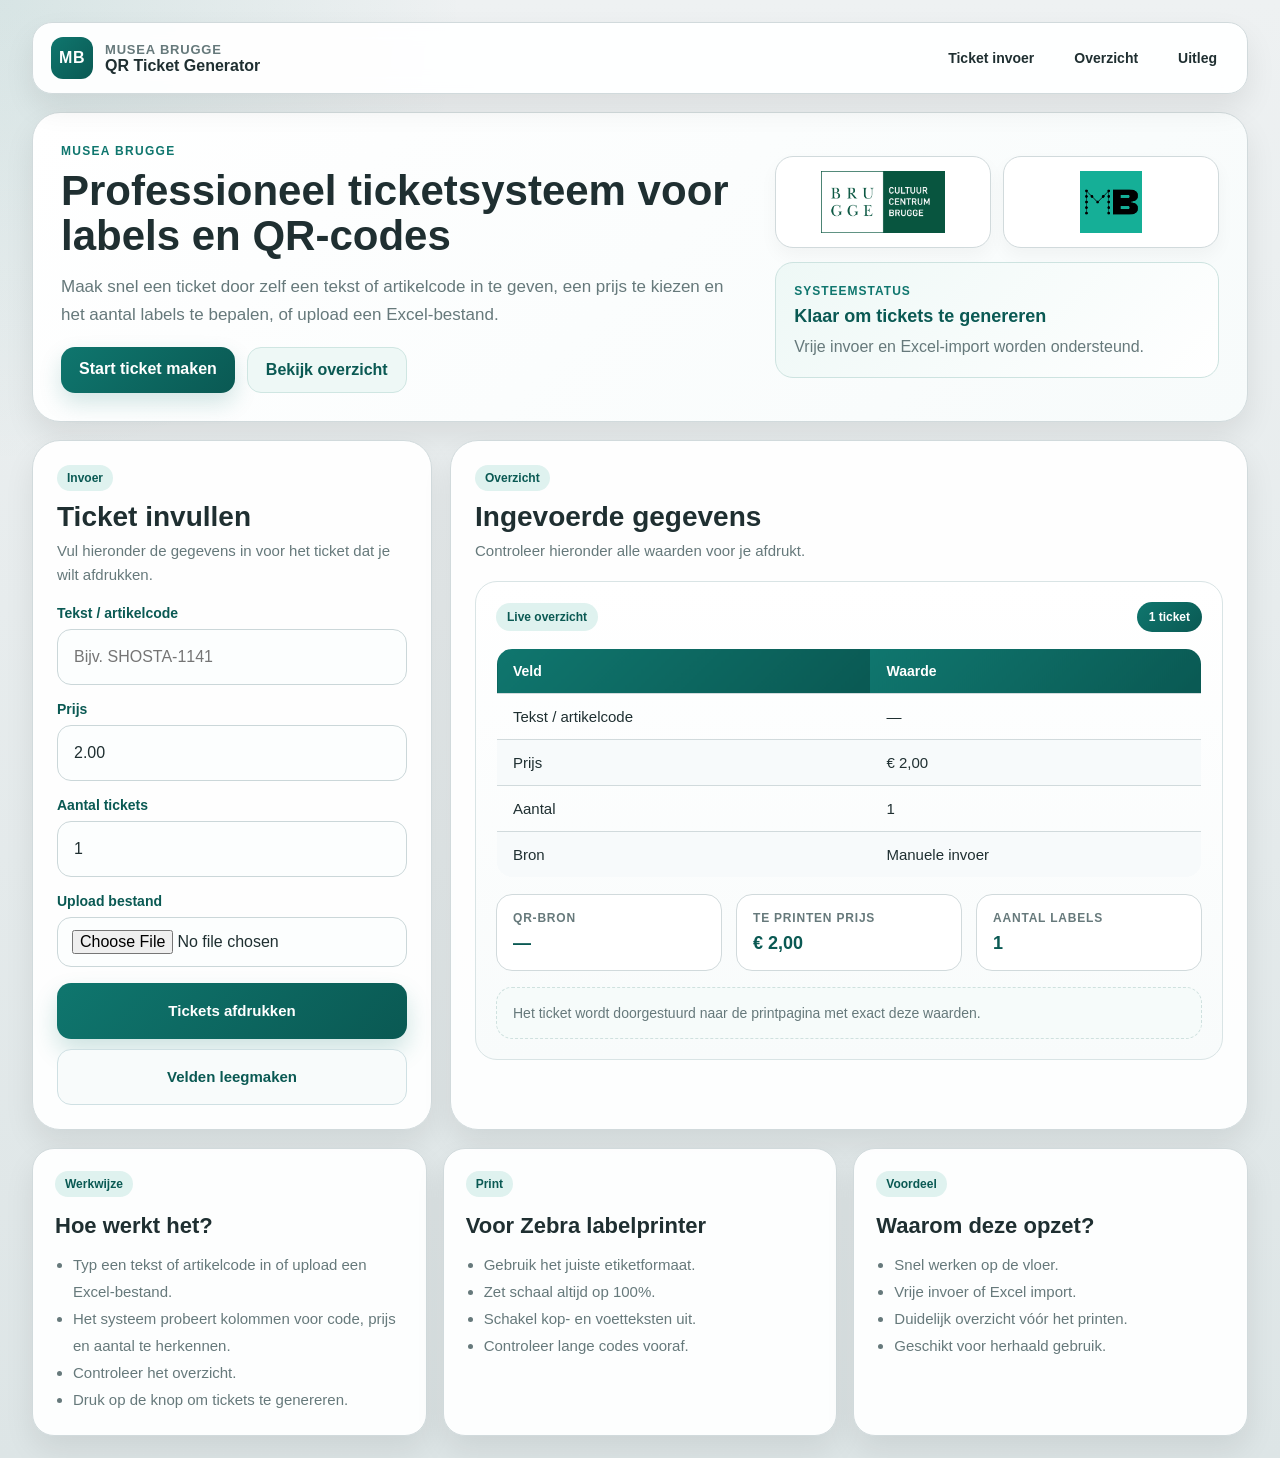
==== commit b0b6889d: "Update index.html" ====
--- a/index.html
+++ b/index.html
@@ -33,9 +33,8 @@
           <p class="eyebrow">Musea Brugge</p>
           <h1>Professioneel ticketsysteem voor labels en QR-codes</h1>
           <p class="subtitle">
-            Maak snel tickets via manuele invoer of upload een Excel-bestand.
-            Het systeem probeert automatisch kolommen en layouts te herkennen
-            en zet tickets klaar voor afdruk.
+            Maak snel een ticket door zelf een tekst of artikelcode in te geven,
+            een prijs te kiezen en het aantal labels te bepalen, of upload een Excel-bestand.
           </p>
 
           <div class="hero-actions">
@@ -57,7 +56,7 @@
           <div class="status-card">
             <span class="status-label">Systeemstatus</span>
             <strong>Klaar om tickets te genereren</strong>
-            <p>Vrije invoer, automatische Excel-herkenning, batch-print en live controle voor afdruk.</p>
+            <p>Vrije invoer en Excel-import worden ondersteund.</p>
           </div>
         </div>
       </div>
@@ -68,12 +67,12 @@
         <div class="panel-head">
           <span class="section-tag">Invoer</span>
           <h2>Ticket invullen</h2>
-          <p>Vul handmatig één ticket in of upload een Excel-bestand voor meerdere labels tegelijk.</p>
+          <p>Vul hieronder de gegevens in voor het ticket dat je wilt afdrukken.</p>
         </div>
 
         <div class="field-group">
           <label for="search">Tekst / artikelcode</label>
-          <input id="search" type="text" placeholder="Bijv. SHOSTA-1141 of vrije tekst" autocomplete="off">
+          <input id="search" type="text" placeholder="Bijv. SHOSTA-1141" autocomplete="off">
         </div>
 
         <div class="field-group">
@@ -118,7 +117,7 @@
         </div>
 
         <div class="button-group">
-          <button class="print-btn" id="printButton">Tickets afdrukken</button>
+          <button class="print-btn" id="printButton" type="button">Tickets afdrukken</button>
           <button class="ghost-btn" id="resetButton" type="button">Velden leegmaken</button>
         </div>
       </section>
@@ -147,7 +146,7 @@
               <tbody>
                 <tr>
                   <td>Tekst / artikelcode</td>
-                  <td id="previewCode">lalal</td>
+                  <td id="previewCode">—</td>
                 </tr>
                 <tr>
                   <td>Prijs</td>
@@ -168,7 +167,7 @@
           <div class="preview-cards">
             <div class="mini-info-card">
               <span class="mini-title">QR-bron</span>
-              <strong id="miniCode">lalal</strong>
+              <strong id="miniCode">—</strong>
             </div>
 
             <div class="mini-info-card">
@@ -183,7 +182,7 @@
           </div>
 
           <div class="preview-note">
-            Bij Excel-import probeert het systeem automatisch kolommen te herkennen en tickets correct op te bouwen voor de printpagina.
+            Het ticket wordt doorgestuurd naar de printpagina met exact deze waarden.
           </div>
         </div>
 
@@ -220,9 +219,9 @@
         <h3>Hoe werkt het?</h3>
         <ul class="info-list">
           <li>Typ een tekst of artikelcode in of upload een Excel-bestand.</li>
-          <li>Het systeem detecteert kolommen voor code, prijs en aantal.</li>
+          <li>Het systeem probeert kolommen voor code, prijs en aantal te herkennen.</li>
           <li>Controleer het overzicht.</li>
-          <li>Druk af via dezelfde printknop.</li>
+          <li>Druk op de knop om tickets te genereren.</li>
         </ul>
       </div>
 
@@ -233,7 +232,7 @@
           <li>Gebruik het juiste etiketformaat.</li>
           <li>Zet schaal altijd op 100%.</li>
           <li>Schakel kop- en voetteksten uit.</li>
-          <li>Controleer lange codes vooraf in de preview.</li>
+          <li>Controleer lange codes vooraf.</li>
         </ul>
       </div>
 
@@ -241,785 +240,747 @@
         <span class="section-tag">Voordeel</span>
         <h3>Waarom deze opzet?</h3>
         <ul class="info-list">
-          <li>Werkt met uiteenlopende Excel-layouts.</li>
-          <li>Snelle batch-print zonder telkens code te wijzigen.</li>
-          <li>Duidelijke controle voor afdruk.</li>
-          <li>Geschikt voor online gebruik en herhaald gebruik.</li>
+          <li>Snel werken op de vloer.</li>
+          <li>Vrije invoer of Excel import.</li>
+          <li>Duidelijk overzicht vóór het printen.</li>
+          <li>Geschikt voor herhaald gebruik.</li>
         </ul>
       </div>
     </section>
 
   </div>
-<script>
-  const searchInput = document.getElementById("search");
-  const prijsInput = document.getElementById("prijs");
-  const aantalInput = document.getElementById("aantal");
-  const excelFileInput = document.getElementById("excelFile");
-  const printButton = document.getElementById("printButton");
-  const resetButton = document.getElementById("resetButton");
-  const rebuildImportButton = document.getElementById("rebuildImportButton");
-  const downloadTemplateButton = document.getElementById("downloadTemplateButton");
-
-  const previewCode = document.getElementById("previewCode");
-  const previewPrijs = document.getElementById("previewPrijs");
-  const previewAantal = document.getElementById("previewAantal");
-  const previewSource = document.getElementById("previewSource");
-
-  const miniCode = document.getElementById("miniCode");
-  const miniPrijs = document.getElementById("miniPrijs");
-  const miniAantal = document.getElementById("miniAantal");
-  const summaryBadge = document.getElementById("summaryBadge");
-
-  const uploadStatus = document.getElementById("uploadStatus");
-  const mappingPanel = document.getElementById("mappingPanel");
-  const importTools = document.getElementById("importTools");
-  const mapCode = document.getElementById("mapCode");
-  const mapPrice = document.getElementById("mapPrice");
-  const mapQty = document.getElementById("mapQty");
-
-  const importPreviewCard = document.getElementById("importPreviewCard");
-  const importMetaBadge = document.getElementById("importMetaBadge");
-  const importFileName = document.getElementById("importFileName");
-  const importSheetName = document.getElementById("importSheetName");
-  const importValidCount = document.getElementById("importValidCount");
-  const importInvalidCount = document.getElementById("importInvalidCount");
-  const importPreviewHead = document.getElementById("importPreviewHead");
-  const importPreviewBody = document.getElementById("importPreviewBody");
-  const importErrorsNote = document.getElementById("importErrorsNote");
-
-  const state = {
-    importedTickets: [],
-    rawRows: [],
-    headers: [],
-    fileName: "",
-    sheetName: "",
-    invalidRows: [],
-    mapping: {
-      code: "",
-      price: "",
-      quantity: ""
-    }
-  };
+
+  <script>
+    const searchInput = document.getElementById("search");
+    const prijsInput = document.getElementById("prijs");
+    const aantalInput = document.getElementById("aantal");
+    const excelFileInput = document.getElementById("excelFile");
+    const printButton = document.getElementById("printButton");
+    const resetButton = document.getElementById("resetButton");
+    const rebuildImportButton = document.getElementById("rebuildImportButton");
+    const downloadTemplateButton = document.getElementById("downloadTemplateButton");
+
+    const previewCode = document.getElementById("previewCode");
+    const previewPrijs = document.getElementById("previewPrijs");
+    const previewAantal = document.getElementById("previewAantal");
+    const previewSource = document.getElementById("previewSource");
+
+    const miniCode = document.getElementById("miniCode");
+    const miniPrijs = document.getElementById("miniPrijs");
+    const miniAantal = document.getElementById("miniAantal");
+    const summaryBadge = document.getElementById("summaryBadge");
+
+    const uploadStatus = document.getElementById("uploadStatus");
+    const mappingPanel = document.getElementById("mappingPanel");
+    const importTools = document.getElementById("importTools");
+    const mapCode = document.getElementById("mapCode");
+    const mapPrice = document.getElementById("mapPrice");
+    const mapQty = document.getElementById("mapQty");
+
+    const importPreviewCard = document.getElementById("importPreviewCard");
+    const importMetaBadge = document.getElementById("importMetaBadge");
+    const importFileName = document.getElementById("importFileName");
+    const importSheetName = document.getElementById("importSheetName");
+    const importValidCount = document.getElementById("importValidCount");
+    const importInvalidCount = document.getElementById("importInvalidCount");
+    const importPreviewHead = document.getElementById("importPreviewHead");
+    const importPreviewBody = document.getElementById("importPreviewBody");
+    const importErrorsNote = document.getElementById("importErrorsNote");
+
+    const state = {
+      importedTickets: [],
+      rawRows: [],
+      headers: [],
+      fileName: "",
+      sheetName: "",
+      invalidRows: [],
+      mapping: {
+        code: "",
+        price: "",
+        quantity: ""
+      }
+    };
+
     const aliases = {
-  code: [
-    "artikelcode", "artikel code", "artikel", "code", "ticket", "ticketcode",
-    "item", "itemcode", "naam", "titel", "beschrijving", "omschrijving",
-    "product", "productcode", "label", "reference", "ref", "sku", "barcode",
-    "omschrijving ticket", "soort product", "product soort", "type", "ticket type"
-  ],
-  price: [
-    "prijs", "price", "bedrag", "amount", "tarief", "value", "euro", "kostprijs",
-    "salesprice", "ticketprijs", "prijs euro", "kost", "verkoopprijs", "prijs incl",
-    "prijs ex", "eenheidsprijs", "unit price"
-  ],
-  quantity: [
-    "aantal", "qty", "quantity", "count", "labels", "stuks", "pieces", "copies",
-    "copie", "print", "prints", "number", "aantal labels", "aantal tickets",
-    "tickets", "hoeveelheid"
-  ]
-};
-
-
-  
-  function formatTicketText(aantal) {
-    return aantal === 1 ? "1 ticket" : `${aantal} tickets`;
-  }
-
-  function formatPrice(value) {
-    const amount = Number(value);
-    if (isNaN(amount)) return "€ 0,00";
-    return new Intl.NumberFormat("nl-BE", {
-      style: "currency",
-      currency: "EUR"
-    }).format(amount);
-  }
-
-  function setStatus(message, type = "neutral") {
-    if (!uploadStatus) return;
-    uploadStatus.textContent = message;
-    uploadStatus.className = "import-status";
-    uploadStatus.classList.add(type);
-  }
-
-  function cleanCell(value) {
-    if (value === null || value === undefined) return "";
-    if (typeof value === "number") return String(value);
-    return String(value).trim();
-  }
-
-  function parseFlexibleNumber(value) {
+      code: [
+        "artikelcode", "artikel code", "artikel", "code", "ticket", "ticketcode",
+        "item", "itemcode", "naam", "titel", "beschrijving", "omschrijving",
+        "product", "productcode", "label", "reference", "ref", "sku", "barcode",
+        "omschrijving ticket", "soort product", "product soort", "type", "ticket type"
+      ],
+      price: [
+        "prijs", "price", "bedrag", "amount", "tarief", "value", "euro", "kostprijs",
+        "salesprice", "ticketprijs", "prijs euro", "kost", "verkoopprijs", "prijs incl",
+        "prijs ex", "eenheidsprijs", "unit price"
+      ],
+      quantity: [
+        "aantal", "qty", "quantity", "count", "labels", "stuks", "pieces", "copies",
+        "copie", "print", "prints", "number", "aantal labels", "aantal tickets",
+        "tickets", "hoeveelheid"
+      ]
+    };
+
+    function formatTicketText(aantal) {
+      return aantal === 1 ? "1 ticket" : `${aantal} tickets`;
+    }
+
+    function formatPrice(value) {
+      const amount = Number(value);
+      if (isNaN(amount)) return "€ 0,00";
+      return new Intl.NumberFormat("nl-BE", {
+        style: "currency",
+        currency: "EUR"
+      }).format(amount);
+    }
+
+    function setStatus(message, type = "neutral") {
+      if (!uploadStatus) return;
+      uploadStatus.textContent = message;
+      uploadStatus.className = "import-status";
+      uploadStatus.classList.add(type);
+    }
+
+    function cleanCell(value) {
+      if (value === null || value === undefined) return "";
+      if (typeof value === "number") return String(value);
+      return String(value).trim();
+    }
+
+    function parseFlexibleNumber(value) {
+      if (typeof value === "number") return value;
+      if (value === null || value === undefined) return NaN;
+
+      let text = String(value).trim();
+      if (!text) return NaN;
+
+      text = text
+        .replace(/\s/g, "")
+        .replace(/€/g, "")
+        .replace(/[A-Za-z]/g, "");
+
+      const hasComma = text.includes(",");
+      const hasDot = text.includes(".");
+
+      if (hasComma && hasDot) {
+        if (text.lastIndexOf(",") > text.lastIndexOf(".")) {
+          text = text.replace(/\./g, "").replace(",", ".");
+        } else {
+          text = text.replace(/,/g, "");
+        }
+      } else if (hasComma) {
+        text = text.replace(",", ".");
+      }
+
+      const num = Number(text);
+      return Number.isFinite(num) ? num : NaN;
+    }
+
     function normalizeCompareText(text) {
-  return cleanCell(text)
-    .toLowerCase()
-    .replace(/[_\-]/g, " ")
-    .replace(/\s+/g, " ")
-    .trim();
-}
-
-function findMatchingHeaders(headers, targetAliases) {
-  const normalizedHeaders = headers.map(h => ({
-    original: h,
-    normalized: normalizeCompareText(h)
-  }));
-
-  const matches = [];
-
-  normalizedHeaders.forEach(headerObj => {
-    let score = 0;
-
-    targetAliases.forEach(alias => {
-      const normalizedAlias = normalizeCompareText(alias);
-
-      if (headerObj.normalized === normalizedAlias) {
-        score += 20;
-      } else if (headerObj.normalized.includes(normalizedAlias)) {
-        score += 10;
-      } else if (normalizedAlias.includes(headerObj.normalized) && headerObj.normalized.length > 2) {
-        score += 6;
-      }
-    });
-
-    if (score > 0) {
-      matches.push({
-        header: headerObj.original,
-        score
+      return cleanCell(text)
+        .toLowerCase()
+        .replace(/[_\-]/g, " ")
+        .replace(/\s+/g, " ")
+        .trim();
+    }
+
+    function findMatchingHeaders(headers, targetAliases) {
+      const normalizedHeaders = headers.map(h => ({
+        original: h,
+        normalized: normalizeCompareText(h)
+      }));
+
+      const matches = [];
+
+      normalizedHeaders.forEach(headerObj => {
+        let score = 0;
+
+        targetAliases.forEach(alias => {
+          const normalizedAlias = normalizeCompareText(alias);
+
+          if (headerObj.normalized === normalizedAlias) {
+            score += 20;
+          } else if (headerObj.normalized.includes(normalizedAlias)) {
+            score += 10;
+          } else if (normalizedAlias.includes(headerObj.normalized) && headerObj.normalized.length > 2) {
+            score += 6;
+          }
+        });
+
+        if (score > 0) {
+          matches.push({
+            header: headerObj.original,
+            score
+          });
+        }
       });
-    }
-  });
-
-  return matches.sort((a, b) => b.score - a.score).map(item => item.header);
-}
-    if (typeof value === "number") return value;
-    if (value === null || value === undefined) return NaN;
-
-    let text = String(value).trim();
-    if (!text) return NaN;
-
-    text = text
-      .replace(/\s/g, "")
-      .replace(/€/g, "")
-      .replace(/[A-Za-z]/g, "");
-
-    const hasComma = text.includes(",");
-    const hasDot = text.includes(".");
-
-    if (hasComma && hasDot) {
-      if (text.lastIndexOf(",") > text.lastIndexOf(".")) {
-        text = text.replace(/\./g, "").replace(",", ".");
+
+      return matches.sort((a, b) => b.score - a.score).map(item => item.header);
+    }
+
+    function looksLikeCode(value) {
+      const text = cleanCell(value).toUpperCase();
+      if (!text) return false;
+
+      return (
+        /^[A-Z0-9]{2,}[-_/][A-Z0-9-_/]{2,}$/.test(text) ||
+        /^[A-Z]{2,}[0-9]{2,}$/.test(text) ||
+        /^[A-Z0-9-]{5,}$/.test(text)
+      );
+    }
+
+    function isMostlyNumericColumn(columnName, rows) {
+      let numeric = 0;
+      let total = 0;
+
+      rows.slice(0, 25).forEach(row => {
+        const value = row[columnName];
+        if (value === "" || value === null || value === undefined) return;
+        total++;
+        if (!isNaN(parseFlexibleNumber(value))) numeric++;
+      });
+
+      return total > 0 && numeric / total >= 0.7;
+    }
+
+    function isMostlyIntegerSmallColumn(columnName, rows) {
+      let matches = 0;
+      let total = 0;
+
+      rows.slice(0, 25).forEach(row => {
+        const value = row[columnName];
+        if (value === "" || value === null || value === undefined) return;
+        const num = parseFlexibleNumber(value);
+        if (isNaN(num)) return;
+        total++;
+        if (Number.isInteger(num) && num >= 0 && num <= 10000) matches++;
+      });
+
+      return total > 0 && matches / total >= 0.75;
+    }
+
+    function normalizeHeaderName(name, index) {
+      const base = cleanCell(name) || `Kolom ${index + 1}`;
+      return base.replace(/\s+/g, " ").trim();
+    }
+
+    function uniquifyHeaders(headers) {
+      const seen = new Map();
+
+      return headers.map(header => {
+        const key = header.toLowerCase();
+        const count = seen.get(key) || 0;
+        seen.set(key, count + 1);
+        return count === 0 ? header : `${header} (${count + 1})`;
+      });
+    }
+
+    function rowKeywordScore(row) {
+      const values = row.map(cleanCell).filter(Boolean);
+      if (!values.length) return -100;
+
+      let score = 0;
+      values.forEach(cell => {
+        const lower = cell.toLowerCase();
+        Object.values(aliases).flat().forEach(alias => {
+          if (lower.includes(alias)) score += 3;
+        });
+        if (/[A-Za-z]/.test(cell)) score += 0.6;
+        if (!isNaN(parseFlexibleNumber(cell))) score -= 0.4;
+      });
+
+      if (values.length >= 2) score += 1;
+      return score;
+    }
+
+    function detectHeaderRow(aoa) {
+      const limit = Math.min(10, aoa.length);
+      let bestIndex = 0;
+      let bestScore = -Infinity;
+
+      for (let i = 0; i < limit; i++) {
+        const score = rowKeywordScore(aoa[i] || []);
+        if (score > bestScore) {
+          bestScore = score;
+          bestIndex = i;
+        }
+      }
+
+      return bestScore >= 2 ? bestIndex : 0;
+    }
+
+    function buildObjectsFromSheet(aoa) {
+      const nonEmptyRows = aoa
+        .map(row => Array.isArray(row) ? row : [])
+        .filter(row => row.some(cell => cleanCell(cell) !== ""));
+
+      if (!nonEmptyRows.length) {
+        return { headers: [], rows: [] };
+      }
+
+      const headerIndex = detectHeaderRow(nonEmptyRows);
+      const headerRow = nonEmptyRows[headerIndex] || [];
+      const headers = uniquifyHeaders(headerRow.map((cell, idx) => normalizeHeaderName(cell, idx)));
+
+      const rows = nonEmptyRows.slice(headerIndex + 1).map((row, index) => {
+        const obj = {};
+        headers.forEach((header, colIdx) => {
+          obj[header] = cleanCell(row[colIdx] ?? "");
+        });
+        obj.__rowNumber = headerIndex + 2 + index;
+        return obj;
+      });
+
+      return { headers, rows };
+    }
+
+    function detectColumns(headers, rows) {
+      const result = {
+        code: "",
+        price: "",
+        quantity: ""
+      };
+
+      const codeMatches = findMatchingHeaders(headers, aliases.code);
+      const priceMatches = findMatchingHeaders(headers, aliases.price);
+      const qtyMatches = findMatchingHeaders(headers, aliases.quantity);
+
+      result.code = codeMatches[0] || "";
+      result.price = priceMatches[0] || "";
+      result.quantity = qtyMatches[0] || "";
+
+      if (!result.price) {
+        result.price = headers.find(h => isMostlyNumericColumn(h, rows)) || "";
+      }
+
+      if (!result.quantity) {
+        result.quantity = headers.find(h =>
+          h !== result.price &&
+          isMostlyIntegerSmallColumn(h, rows)
+        ) || "";
+      }
+
+      if (!result.code) {
+        result.code = headers.find(h =>
+          h !== result.price &&
+          h !== result.quantity &&
+          !isMostlyNumericColumn(h, rows)
+        ) || headers[0] || "";
+      }
+
+      return result;
+    }
+
+    function firstUsefulText(row, excludedHeaders = []) {
+      const excluded = new Set(excludedHeaders.filter(Boolean));
+
+      for (const key of Object.keys(row)) {
+        if (key === "__rowNumber" || excluded.has(key)) continue;
+        const value = cleanCell(row[key]);
+        if (!value) continue;
+        if (looksLikeCode(value)) return value;
+      }
+
+      for (const key of Object.keys(row)) {
+        if (key === "__rowNumber" || excluded.has(key)) continue;
+        const value = cleanCell(row[key]);
+        if (!value) continue;
+
+        if (
+          (isNaN(parseFlexibleNumber(value)) || /[A-Za-z]/.test(value)) &&
+          value.length <= 20
+        ) {
+          return value;
+        }
+      }
+
+      return "";
+    }
+
+    function buildTicketsFromRows(rows, mapping) {
+      const tickets = [];
+      const invalidRows = [];
+
+      rows.forEach(row => {
+        const codeHeader = mapping.code;
+        const priceHeader = mapping.price;
+        const quantityHeader = mapping.quantity;
+
+        let artikelcode = codeHeader ? cleanCell(row[codeHeader]) : "";
+        let prijs = priceHeader ? parseFlexibleNumber(row[priceHeader]) : NaN;
+        let aantal = quantityHeader ? parseFlexibleNumber(row[quantityHeader]) : NaN;
+
+        if (artikelcode && !looksLikeCode(artikelcode) && artikelcode.length > 24) {
+          artikelcode = "";
+        }
+
+        if (!artikelcode) {
+          artikelcode = firstUsefulText(row, [priceHeader, quantityHeader]);
+        }
+
+        if (isNaN(prijs) || prijs < 0) {
+          prijs = 0;
+        }
+
+        if (isNaN(aantal) || aantal < 1) {
+          aantal = 1;
+        }
+
+        aantal = Math.floor(aantal);
+
+        const extras = Object.keys(row)
+          .filter(key => key !== "__rowNumber" && ![codeHeader, priceHeader, quantityHeader].includes(key))
+          .map(key => ({
+            label: key,
+            value: cleanCell(row[key])
+          }))
+          .filter(item => item.value !== "");
+
+        const isEmptyRow =
+          !artikelcode &&
+          extras.length === 0 &&
+          (prijs === 0 || isNaN(prijs)) &&
+          (aantal === 0 || isNaN(aantal));
+
+        if (isEmptyRow) {
+          return;
+        }
+
+        if (!artikelcode) {
+          invalidRows.push({
+            rowNumber: row.__rowNumber || "?",
+            reason: "Geen bruikbare code gevonden."
+          });
+          return;
+        }
+
+        tickets.push({
+          artikelcode,
+          prijs,
+          aantal,
+          qrText: artikelcode,
+          extras,
+          rowNumber: row.__rowNumber || ""
+        });
+      });
+
+      return { tickets, invalidRows };
+    }
+
+    function fillMappingSelect(select, headers, selectedValue) {
+      if (!select) return;
+      select.innerHTML = "";
+
+      const emptyOption = document.createElement("option");
+      emptyOption.value = "";
+      emptyOption.textContent = "Niet gebruiken";
+      select.appendChild(emptyOption);
+
+      headers.forEach(header => {
+        const option = document.createElement("option");
+        option.value = header;
+        option.textContent = header;
+        if (header === selectedValue) option.selected = true;
+        select.appendChild(option);
+      });
+    }
+
+    function refreshMappingUI() {
+      if (!state.headers.length) {
+        if (mappingPanel) mappingPanel.classList.add("hidden");
+        if (importTools) importTools.classList.add("hidden");
+        return;
+      }
+
+      fillMappingSelect(mapCode, state.headers, state.mapping.code);
+      fillMappingSelect(mapPrice, state.headers, state.mapping.price);
+      fillMappingSelect(mapQty, state.headers, state.mapping.quantity);
+
+      if (mappingPanel) mappingPanel.classList.remove("hidden");
+      if (importTools) importTools.classList.remove("hidden");
+    }
+
+    function renderImportPreview() {
+      if (!importPreviewCard || !importPreviewHead || !importPreviewBody) return;
+
+      if (!state.headers.length || !state.rawRows.length) {
+        importPreviewCard.classList.add("hidden");
+        return;
+      }
+
+      importPreviewCard.classList.remove("hidden");
+      if (importMetaBadge) importMetaBadge.textContent = `${state.rawRows.length} rijen`;
+      if (importFileName) importFileName.textContent = state.fileName || "—";
+      if (importSheetName) importSheetName.textContent = state.sheetName || "—";
+      if (importValidCount) importValidCount.textContent = String(state.importedTickets.length);
+      if (importInvalidCount) importInvalidCount.textContent = String(state.invalidRows.length);
+
+      importPreviewHead.innerHTML = "";
+      importPreviewBody.innerHTML = "";
+
+      const headRow = document.createElement("tr");
+      state.headers.slice(0, 6).forEach(header => {
+        const th = document.createElement("th");
+        th.textContent = header;
+        headRow.appendChild(th);
+      });
+      importPreviewHead.appendChild(headRow);
+
+      state.rawRows.slice(0, 8).forEach(row => {
+        const tr = document.createElement("tr");
+        state.headers.slice(0, 6).forEach(header => {
+          const td = document.createElement("td");
+          td.textContent = cleanCell(row[header]) || "—";
+          tr.appendChild(td);
+        });
+        importPreviewBody.appendChild(tr);
+      });
+
+      if (importErrorsNote) {
+        if (state.invalidRows.length) {
+          const messages = state.invalidRows.slice(0, 5).map(item => `Rij ${item.rowNumber}: ${item.reason}`);
+          importErrorsNote.textContent = `Opmerking: ${messages.join(" | ")}`;
+        } else {
+          importErrorsNote.textContent = "Geen importfouten.";
+        }
+      }
+    }
+
+    function updatePreview() {
+      if (state.importedTickets.length > 0) {
+        const totaalLabels = state.importedTickets.reduce((sum, item) => sum + item.aantal, 0);
+        const eerste = state.importedTickets[0];
+        const uniekePrijzen = [...new Set(state.importedTickets.map(item => Number(item.prijs).toFixed(2)))];
+
+        previewCode.textContent = state.importedTickets.length === 1
+          ? eerste.artikelcode
+          : `${eerste.artikelcode} + ${state.importedTickets.length - 1} andere`;
+        previewPrijs.textContent = uniekePrijzen.length === 1
+          ? formatPrice(uniekePrijzen[0])
+          : "Meerdere prijzen";
+        previewAantal.textContent = String(totaalLabels);
+        previewSource.textContent = `Excel import (${state.fileName || "bestand"})`;
+
+        miniCode.textContent = `${state.importedTickets.length} ticketrij(en)`;
+        miniPrijs.textContent = uniekePrijzen.length === 1 ? formatPrice(uniekePrijzen[0]) : "Variabel";
+        miniAantal.textContent = String(totaalLabels);
+
+        summaryBadge.textContent = formatTicketText(totaalLabels);
+        return;
+      }
+
+      const code = searchInput.value.trim() || "—";
+      const prijs = Number(prijsInput.value || 0);
+      const aantal = Number(aantalInput.value || 1);
+
+      previewCode.textContent = code;
+      previewPrijs.textContent = formatPrice(prijs);
+      previewAantal.textContent = String(aantal);
+      previewSource.textContent = "Manuele invoer";
+
+      miniCode.textContent = code;
+      miniPrijs.textContent = formatPrice(prijs);
+      miniAantal.textContent = String(aantal);
+
+      summaryBadge.textContent = formatTicketText(aantal);
+    }
+
+    function rebuildImportedTickets() {
+      if (!state.rawRows.length) return;
+
+      state.mapping = {
+        code: mapCode ? mapCode.value : "",
+        price: mapPrice ? mapPrice.value : "",
+        quantity: mapQty ? mapQty.value : ""
+      };
+
+      const result = buildTicketsFromRows(state.rawRows, state.mapping);
+      state.importedTickets = result.tickets;
+      state.invalidRows = result.invalidRows;
+
+      if (state.importedTickets.length > 0) {
+        const totalLabels = state.importedTickets.reduce((sum, item) => sum + item.aantal, 0);
+        const invalidText = state.invalidRows.length ? ` ${state.invalidRows.length} rij(en) overgeslagen.` : "";
+        setStatus(`${state.fileName} geladen: ${state.importedTickets.length} geldige ticketrij(en), ${totalLabels} label(s).${invalidText}`, "success");
       } else {
-        text = text.replace(/,/g, "");
-      }
-    } else if (hasComma) {
-      text = text.replace(",", ".");
-    }
-
-    const num = Number(text);
-    return Number.isFinite(num) ? num : NaN;
-  }
-
-  function looksLikeCode(value) {
-    const text = cleanCell(value).toUpperCase();
-    if (!text) return false;
-
-    return (
-      /^[A-Z0-9]{2,}[-_/][A-Z0-9-_/]{2,}$/.test(text) ||
-      /^[A-Z]{2,}[0-9]{2,}$/.test(text) ||
-      /^[A-Z0-9-]{5,}$/.test(text)
-    );
-  }
-
-  function isMostlyNumericColumn(columnName, rows) {
-    let numeric = 0;
-    let total = 0;
-
-    rows.slice(0, 25).forEach(row => {
-      const value = row[columnName];
-      if (value === "" || value === null || value === undefined) return;
-      total++;
-      if (!isNaN(parseFlexibleNumber(value))) numeric++;
-    });
-
-    return total > 0 && numeric / total >= 0.7;
-  }
-
-  function isMostlyIntegerSmallColumn(columnName, rows) {
-    let matches = 0;
-    let total = 0;
-
-    rows.slice(0, 25).forEach(row => {
-      const value = row[columnName];
-      if (value === "" || value === null || value === undefined) return;
-      const num = parseFlexibleNumber(value);
-      if (isNaN(num)) return;
-      total++;
-      if (Number.isInteger(num) && num >= 0 && num <= 10000) matches++;
-    });
-
-    return total > 0 && matches / total >= 0.75;
-  }
-
-  function normalizeHeaderName(name, index) {
-    const base = cleanCell(name) || `Kolom ${index + 1}`;
-    return base.replace(/\s+/g, " ").trim();
-  }
-
-  function uniquifyHeaders(headers) {
-    const seen = new Map();
-
-    return headers.map(header => {
-      const key = header.toLowerCase();
-      const count = seen.get(key) || 0;
-      seen.set(key, count + 1);
-      return count === 0 ? header : `${header} (${count + 1})`;
-    });
-  }
-
-  function rowKeywordScore(row) {
-    const values = row.map(cleanCell).filter(Boolean);
-    if (!values.length) return -100;
-
-    let score = 0;
-    values.forEach(cell => {
-      const lower = cell.toLowerCase();
-      Object.values(aliases).flat().forEach(alias => {
-        if (lower.includes(alias)) score += 3;
-      });
-      if (/[A-Za-z]/.test(cell)) score += 0.6;
-      if (!isNaN(parseFlexibleNumber(cell))) score -= 0.4;
-    });
-
-    if (values.length >= 2) score += 1;
-    return score;
-  }
-
-  function detectHeaderRow(aoa) {
-    const limit = Math.min(10, aoa.length);
-    let bestIndex = 0;
-    let bestScore = -Infinity;
-
-    for (let i = 0; i < limit; i++) {
-      const score = rowKeywordScore(aoa[i] || []);
-      if (score > bestScore) {
-        bestScore = score;
-        bestIndex = i;
-      }
-    }
-
-    return bestScore >= 2 ? bestIndex : 0;
-  }
-
-  function buildObjectsFromSheet(aoa) {
-    const nonEmptyRows = aoa
-      .map(row => Array.isArray(row) ? row : [])
-      .filter(row => row.some(cell => cleanCell(cell) !== ""));
-
-    if (!nonEmptyRows.length) {
-      return { headers: [], rows: [] };
-    }
-
-    const headerIndex = detectHeaderRow(nonEmptyRows);
-    const headerRow = nonEmptyRows[headerIndex] || [];
-    const headers = uniquifyHeaders(headerRow.map((cell, idx) => normalizeHeaderName(cell, idx)));
-
-    const rows = nonEmptyRows.slice(headerIndex + 1).map((row, index) => {
-      const obj = {};
-      headers.forEach((header, colIdx) => {
-        obj[header] = cleanCell(row[colIdx] ?? "");
-      });
-      obj.__rowNumber = headerIndex + 2 + index;
-      return obj;
-    });
-
-    return { headers, rows };
-  }
-function detectColumns(headers, rows) {
-  const result = {
-    code: "",
-    price: "",
-    quantity: ""
-  };
-
-  const codeMatches = findMatchingHeaders(headers, aliases.code);
-  const priceMatches = findMatchingHeaders(headers, aliases.price);
-  const qtyMatches = findMatchingHeaders(headers, aliases.quantity);
-
-  result.code = codeMatches[0] || "";
-  result.price = priceMatches[0] || "";
-  result.quantity = qtyMatches[0] || "";
-
-  if (!result.price) {
-    result.price = headers.find(h => isMostlyNumericColumn(h, rows)) || "";
-  }
-
-  if (!result.quantity) {
-    result.quantity = headers.find(h =>
-      h !== result.price &&
-      isMostlyIntegerSmallColumn(h, rows)
-    ) || "";
-  }
-
-  if (!result.code) {
-    result.code = headers.find(h =>
-      h !== result.price &&
-      h !== result.quantity &&
-      !isMostlyNumericColumn(h, rows)
-    ) || headers[0] || "";
-  }
-
-  return result;
-}
-  
-    }
-
-    const available = [...headers];
-
-    ["code", "price", "quantity"].forEach(target => {
-      let bestHeader = "";
-      let bestScore = -Infinity;
-
-      available.forEach(header => {
-        const score = headerScore(header, target);
-        if (score > bestScore) {
-          bestHeader = header;
-          bestScore = score;
-        }
-      });
-
-      if (bestHeader && bestScore > 0) {
-        result[target] = bestHeader;
-        const index = available.indexOf(bestHeader);
-        if (index >= 0) available.splice(index, 1);
-      }
-    });
-
-    if (!result.code) {
-      result.code = headers.find(h => !isMostlyNumericColumn(h, rows)) || headers[0] || "";
-    }
-
-    if (!result.price) {
-      result.price = headers.find(h => h !== result.code && isMostlyNumericColumn(h, rows)) || "";
-    }
-
-    if (!result.quantity) {
-      result.quantity = headers.find(h => h !== result.code && h !== result.price && isMostlyIntegerSmallColumn(h, rows)) || "";
-    }
-
-    return result;
-  }
-
-  function firstUsefulText(row, excludedHeaders = []) {
-    const excluded = new Set(excludedHeaders.filter(Boolean));
-
-    for (const key of Object.keys(row)) {
-      if (key === "__rowNumber" || excluded.has(key)) continue;
-      const value = cleanCell(row[key]);
-      if (!value) continue;
-      if (looksLikeCode(value)) return value;
-    }
-
-    for (const key of Object.keys(row)) {
-      if (key === "__rowNumber" || excluded.has(key)) continue;
-      const value = cleanCell(row[key]);
-      if (!value) continue;
-
-      if (
-        (isNaN(parseFlexibleNumber(value)) || /[A-Za-z]/.test(value)) &&
-        value.length <= 20
-      ) {
-        return value;
-      }
-    }
-
-    return "";
-  }
-
- function buildTicketsFromRows(rows, mapping) {
-  const tickets = [];
-  const invalidRows = [];
-
-  rows.forEach(row => {
-    const codeHeader = mapping.code;
-    const priceHeader = mapping.price;
-    const quantityHeader = mapping.quantity;
-
-    let artikelcode = codeHeader ? cleanCell(row[codeHeader]) : "";
-    let prijs = priceHeader ? parseFlexibleNumber(row[priceHeader]) : NaN;
-    let aantal = quantityHeader ? parseFlexibleNumber(row[quantityHeader]) : NaN;
-
-    if (artikelcode && !looksLikeCode(artikelcode) && artikelcode.length > 24) {
-      artikelcode = "";
-    }
-
-    if (!artikelcode) {
-      artikelcode = firstUsefulText(row, [priceHeader, quantityHeader]);
-    }
-
-    if (isNaN(prijs) || prijs < 0) {
-      prijs = 0;
-    }
-
-    if (isNaN(aantal) || aantal < 1) {
-      aantal = 1;
-    }
-
-    aantal = Math.floor(aantal);
-
-    const extras = Object.keys(row)
-      .filter(key => key !== "__rowNumber" && ![codeHeader, priceHeader, quantityHeader].includes(key))
-      .map(key => ({
-        label: key,
-        value: cleanCell(row[key])
-      }))
-      .filter(item => item.value !== "");
-
-    const isEmptyRow =
-      !artikelcode &&
-      extras.length === 0 &&
-      (prijs === 0 || isNaN(prijs)) &&
-      (aantal === 0 || isNaN(aantal));
-
-    if (isEmptyRow) {
-      return;
-    }
-
-    if (!artikelcode) {
-      invalidRows.push({
-        rowNumber: row.__rowNumber || "?",
-        reason: "Geen bruikbare code gevonden."
-      });
-      return;
-    }
-
-    tickets.push({
-      artikelcode,
-      prijs,
-      aantal,
-      qrText: artikelcode,
-      extras,
-      rowNumber: row.__rowNumber || ""
-    });
-  });
-
-  return { tickets, invalidRows };
-}
-  }
-
-  function fillMappingSelect(select, headers, selectedValue) {
-    if (!select) return;
-    select.innerHTML = "";
-
-    const emptyOption = document.createElement("option");
-    emptyOption.value = "";
-    emptyOption.textContent = "Niet gebruiken";
-    select.appendChild(emptyOption);
-
-    headers.forEach(header => {
-      const option = document.createElement("option");
-      option.value = header;
-      option.textContent = header;
-      if (header === selectedValue) option.selected = true;
-      select.appendChild(option);
-    });
-  }
-
-  function refreshMappingUI() {
-    if (!state.headers.length) {
-      if (mappingPanel) mappingPanel.classList.add("hidden");
-      if (importTools) importTools.classList.add("hidden");
-      return;
-    }
-
-    fillMappingSelect(mapCode, state.headers, state.mapping.code);
-    fillMappingSelect(mapPrice, state.headers, state.mapping.price);
-    fillMappingSelect(mapQty, state.headers, state.mapping.quantity);
-
-    if (mappingPanel) mappingPanel.classList.remove("hidden");
-    if (importTools) importTools.classList.remove("hidden");
-  }
-
-  function renderImportPreview() {
-    if (!importPreviewCard || !importPreviewHead || !importPreviewBody) return;
-
-    if (!state.headers.length || !state.rawRows.length) {
-      importPreviewCard.classList.add("hidden");
-      return;
-    }
-
-    importPreviewCard.classList.remove("hidden");
-    if (importMetaBadge) importMetaBadge.textContent = `${state.rawRows.length} rijen`;
-    if (importFileName) importFileName.textContent = state.fileName || "—";
-    if (importSheetName) importSheetName.textContent = state.sheetName || "—";
-    if (importValidCount) importValidCount.textContent = String(state.importedTickets.length);
-    if (importInvalidCount) importInvalidCount.textContent = String(state.invalidRows.length);
-
-    importPreviewHead.innerHTML = "";
-    importPreviewBody.innerHTML = "";
-
-    const headRow = document.createElement("tr");
-    state.headers.slice(0, 6).forEach(header => {
-      const th = document.createElement("th");
-      th.textContent = header;
-      headRow.appendChild(th);
-    });
-    importPreviewHead.appendChild(headRow);
-
-    state.rawRows.slice(0, 8).forEach(row => {
-      const tr = document.createElement("tr");
-      state.headers.slice(0, 6).forEach(header => {
-        const td = document.createElement("td");
-        td.textContent = cleanCell(row[header]) || "—";
-        tr.appendChild(td);
-      });
-      importPreviewBody.appendChild(tr);
-    });
-
-    if (importErrorsNote) {
-      if (state.invalidRows.length) {
-        const messages = state.invalidRows.slice(0, 5).map(item => `Rij ${item.rowNumber}: ${item.reason}`);
-        importErrorsNote.textContent = `Opmerking: ${messages.join(" | ")}`;
-      } else {
-        importErrorsNote.textContent = "Geen importfouten.";
-      }
-    }
-  }
-
-  function updatePreview() {
-    if (state.importedTickets.length > 0) {
-      const totaalLabels = state.importedTickets.reduce((sum, item) => sum + item.aantal, 0);
-      const eerste = state.importedTickets[0];
-      const uniekePrijzen = [...new Set(state.importedTickets.map(item => Number(item.prijs).toFixed(2)))];
-
-      previewCode.textContent = state.importedTickets.length === 1
-        ? eerste.artikelcode
-        : `${eerste.artikelcode} + ${state.importedTickets.length - 1} andere`;
-      previewPrijs.textContent = uniekePrijzen.length === 1
-        ? formatPrice(uniekePrijzen[0])
-        : "Meerdere prijzen";
-      previewAantal.textContent = String(totaalLabels);
-      previewSource.textContent = `Excel import (${state.fileName || "bestand"})`;
-
-      miniCode.textContent = `${state.importedTickets.length} ticketrij(en)`;
-      miniPrijs.textContent = uniekePrijzen.length === 1 ? formatPrice(uniekePrijzen[0]) : "Variabel";
-      miniAantal.textContent = String(totaalLabels);
-
-      summaryBadge.textContent = formatTicketText(totaalLabels);
-      return;
-    }
-
-    const code = searchInput.value.trim() || "lalal";
-    const prijs = Number(prijsInput.value || 0);
-    const aantal = Number(aantalInput.value || 1);
-
-    previewCode.textContent = code;
-    previewPrijs.textContent = formatPrice(prijs);
-    previewAantal.textContent = String(aantal);
-    previewSource.textContent = "Manuele invoer";
-
-    miniCode.textContent = code;
-    miniPrijs.textContent = formatPrice(prijs);
-    miniAantal.textContent = String(aantal);
-
-    summaryBadge.textContent = formatTicketText(aantal);
-  }
-
-  function rebuildImportedTickets() {
-    if (!state.rawRows.length) return;
-
-    state.mapping = {
-      code: mapCode ? mapCode.value : "",
-      price: mapPrice ? mapPrice.value : "",
-      quantity: mapQty ? mapQty.value : ""
-    };
-
-    const result = buildTicketsFromRows(state.rawRows, state.mapping);
-    state.importedTickets = result.tickets;
-    state.invalidRows = result.invalidRows;
-
-    if (state.importedTickets.length > 0) {
-      const totalLabels = state.importedTickets.reduce((sum, item) => sum + item.aantal, 0);
-      const invalidText = state.invalidRows.length ? ` ${state.invalidRows.length} rij(en) overgeslagen.` : "";
-      setStatus(`${state.fileName} geladen: ${state.importedTickets.length} geldige ticketrij(en), ${totalLabels} label(s).${invalidText}`, "success");
-    } else {
-      setStatus("Geen geldige ticketrijen gevonden in dit bestand.", "error");
-    }
-
-    renderImportPreview();
-    updatePreview();
-  }
-
-  function handleExcelUpload(event) {
-    const file = event.target.files[0];
-
-    if (!file) {
+        setStatus("Geen geldige ticketrijen gevonden in dit bestand.", "error");
+      }
+
+      renderImportPreview();
+      updatePreview();
+    }
+
+    function handleExcelUpload(event) {
+      const file = event.target.files[0];
+
+      if (!file) {
+        state.importedTickets = [];
+        state.rawRows = [];
+        state.headers = [];
+        state.invalidRows = [];
+        state.fileName = "";
+        state.sheetName = "";
+        if (mappingPanel) mappingPanel.classList.add("hidden");
+        if (importTools) importTools.classList.add("hidden");
+        if (importPreviewCard) importPreviewCard.classList.add("hidden");
+        setStatus("Geen bestand geladen.", "neutral");
+        updatePreview();
+        return;
+      }
+
+      const reader = new FileReader();
+
+      reader.onload = function(e) {
+        try {
+          const data = new Uint8Array(e.target.result);
+          const workbook = XLSX.read(data, { type: "array" });
+          const firstSheetName = workbook.SheetNames[0];
+          const worksheet = workbook.Sheets[firstSheetName];
+
+          const aoa = XLSX.utils.sheet_to_json(worksheet, {
+            header: 1,
+            raw: false,
+            defval: ""
+          });
+
+          const { headers, rows } = buildObjectsFromSheet(aoa);
+
+          if (!headers.length || !rows.length) {
+            throw new Error("Leeg of onbruikbaar bestand.");
+          }
+
+          state.fileName = file.name;
+          state.sheetName = firstSheetName;
+          state.headers = headers;
+          state.rawRows = rows;
+          state.mapping = detectColumns(headers, rows);
+
+          refreshMappingUI();
+          rebuildImportedTickets();
+        } catch (error) {
+          state.importedTickets = [];
+          state.rawRows = [];
+          state.headers = [];
+          state.invalidRows = [];
+          state.fileName = file.name;
+          state.sheetName = "";
+          if (mappingPanel) mappingPanel.classList.add("hidden");
+          if (importTools) importTools.classList.add("hidden");
+          if (importPreviewCard) importPreviewCard.classList.add("hidden");
+          setStatus("Kon het bestand niet verwerken. Controleer het formaat of probeer een ander werkblad.", "error");
+          updatePreview();
+        }
+      };
+
+      reader.readAsArrayBuffer(file);
+    }
+
+    function createTemplateFile() {
+      const rows = [
+        ["artikelcode", "prijs", "aantal", "opmerking"],
+        ["SHOSTA-1141", 2.00, 3, "Standaard ticket"],
+        ["Museumpas", 0.00, 2, "Gratis toegang"],
+        ["Evenement-Avond", 5.50, 4, "Speciale sessie"]
+      ];
+
+      const worksheet = XLSX.utils.aoa_to_sheet(rows);
+      const workbook = XLSX.utils.book_new();
+      XLSX.utils.book_append_sheet(workbook, worksheet, "Tickets");
+      XLSX.writeFile(workbook, "tickets-voorbeeld.xlsx");
+    }
+
+    function printTicket() {
+      if (state.importedTickets.length > 0) {
+        sessionStorage.setItem("printData", JSON.stringify({
+          mode: "batch",
+          source: "excel",
+          fileName: state.fileName,
+          sheetName: state.sheetName,
+          tickets: state.importedTickets
+        }));
+
+        window.open("print.html", "_blank");
+        return;
+      }
+
+      const code = searchInput.value.trim();
+      const prijs = Number(prijsInput.value);
+      const aantal = Number(aantalInput.value);
+
+      if (!code) {
+        alert("Geef eerst tekst of een artikelcode in.");
+        return;
+      }
+
+      if (isNaN(prijs) || prijs < 0) {
+        alert("Geef een geldige prijs in.");
+        return;
+      }
+
+      if (isNaN(aantal) || aantal < 1) {
+        alert("Geef een geldig aantal in.");
+        return;
+      }
+
+      sessionStorage.setItem("printData", JSON.stringify({
+        mode: "single",
+        source: "manual",
+        tickets: [
+          {
+            artikelcode: code,
+            prijs: prijs,
+            aantal: aantal,
+            qrText: code,
+            extras: []
+          }
+        ]
+      }));
+
+      window.open("print.html", "_blank");
+    }
+
+    function resetFields() {
       state.importedTickets = [];
       state.rawRows = [];
       state.headers = [];
       state.invalidRows = [];
       state.fileName = "";
       state.sheetName = "";
+      state.mapping = { code: "", price: "", quantity: "" };
+
+      searchInput.value = "";
+      prijsInput.value = "2.00";
+      aantalInput.value = "1";
+      excelFileInput.value = "";
+
       if (mappingPanel) mappingPanel.classList.add("hidden");
       if (importTools) importTools.classList.add("hidden");
       if (importPreviewCard) importPreviewCard.classList.add("hidden");
+
       setStatus("Geen bestand geladen.", "neutral");
       updatePreview();
-      return;
-    }
-
-    const reader = new FileReader();
-
-    reader.onload = function(e) {
-      try {
-        const data = new Uint8Array(e.target.result);
-        const workbook = XLSX.read(data, { type: "array" });
-        const firstSheetName = workbook.SheetNames[0];
-        const worksheet = workbook.Sheets[firstSheetName];
-
-        const aoa = XLSX.utils.sheet_to_json(worksheet, {
-          header: 1,
-          raw: false,
-          defval: ""
-        });
-
-        const { headers, rows } = buildObjectsFromSheet(aoa);
-
-        if (!headers.length || !rows.length) {
-          throw new Error("Leeg of onbruikbaar bestand.");
-        }
-
-        state.fileName = file.name;
-        state.sheetName = firstSheetName;
-        state.headers = headers;
-        state.rawRows = rows;
-        state.mapping = detectColumns(headers, rows);
-
-        refreshMappingUI();
-        rebuildImportedTickets();
-      } catch (error) {
-        state.importedTickets = [];
-        state.rawRows = [];
-        state.headers = [];
-        state.invalidRows = [];
-        state.fileName = file.name;
-        state.sheetName = "";
-        if (mappingPanel) mappingPanel.classList.add("hidden");
-        if (importTools) importTools.classList.add("hidden");
-        if (importPreviewCard) importPreviewCard.classList.add("hidden");
-        setStatus("Kon het bestand niet verwerken. Controleer het formaat of probeer een ander werkblad.", "error");
-        updatePreview();
-      }
-    };
-
-    reader.readAsArrayBuffer(file);
-  }
-
-  function createTemplateFile() {
-    const rows = [
-      ["artikelcode", "prijs", "aantal", "opmerking"],
-      ["SHOSTA-1141", 2.00, 3, "Standaard ticket"],
-      ["Museumpas", 0.00, 2, "Gratis toegang"],
-      ["Evenement-Avond", 5.50, 4, "Speciale sessie"]
-    ];
-
-    const worksheet = XLSX.utils.aoa_to_sheet(rows);
-    const workbook = XLSX.utils.book_new();
-    XLSX.utils.book_append_sheet(workbook, worksheet, "Tickets");
-    XLSX.writeFile(workbook, "tickets-voorbeeld.xlsx");
-  }
-
-  function printTicket() {
-    if (state.importedTickets.length > 0) {
-      sessionStorage.setItem("printData", JSON.stringify({
-        mode: "batch",
-        source: "excel",
-        fileName: state.fileName,
-        sheetName: state.sheetName,
-        tickets: state.importedTickets
-      }));
-
-      window.open("print.html", "_blank");
-      return;
-    }
-
-    const code = searchInput.value.trim();
-    const prijs = Number(prijsInput.value);
-    const aantal = Number(aantalInput.value);
-
-    if (!code) {
-      alert("Geef eerst tekst of een artikelcode in.");
-      return;
-    }
-
-    if (isNaN(prijs) || prijs < 0) {
-      alert("Geef een geldige prijs in.");
-      return;
-    }
-
-    if (isNaN(aantal) || aantal < 1) {
-      alert("Geef een geldig aantal in.");
-      return;
-    }
-
-    sessionStorage.setItem("printData", JSON.stringify({
-      mode: "single",
-      source: "manual",
-      tickets: [
-        {
-          artikelcode: code,
-          prijs: prijs,
-          aantal: aantal,
-          qrText: code,
-          extras: []
-        }
-      ]
-    }));
-
-    window.open("print.html", "_blank");
-  }
-
-  function resetFields() {
-    state.importedTickets = [];
-    state.rawRows = [];
-    state.headers = [];
-    state.invalidRows = [];
-    state.fileName = "";
-    state.sheetName = "";
-    state.mapping = { code: "", price: "", quantity: "" };
-
-    searchInput.value = "";
-    prijsInput.value = "2.00";
-    aantalInput.value = "1";
-    excelFileInput.value = "";
-
-    if (mappingPanel) mappingPanel.classList.add("hidden");
-    if (importTools) importTools.classList.add("hidden");
-    if (importPreviewCard) importPreviewCard.classList.add("hidden");
+    }
+
+    searchInput.addEventListener("input", updatePreview);
+    prijsInput.addEventListener("input", updatePreview);
+    aantalInput.addEventListener("input", updatePreview);
+    excelFileInput.addEventListener("change", handleExcelUpload);
+    printButton.addEventListener("click", printTicket);
+    resetButton.addEventListener("click", resetFields);
+
+    if (rebuildImportButton) {
+      rebuildImportButton.addEventListener("click", rebuildImportedTickets);
+    }
+
+    if (downloadTemplateButton) {
+      downloadTemplateButton.addEventListener("click", createTemplateFile);
+    }
+
+    if (mapCode) mapCode.addEventListener("change", rebuildImportedTickets);
+    if (mapPrice) mapPrice.addEventListener("change", rebuildImportedTickets);
+    if (mapQty) mapQty.addEventListener("change", rebuildImportedTickets);
 
     setStatus("Geen bestand geladen.", "neutral");
     updatePreview();
-  }
-
-  searchInput.addEventListener("input", updatePreview);
-  prijsInput.addEventListener("input", updatePreview);
-  aantalInput.addEventListener("input", updatePreview);
-  excelFileInput.addEventListener("change", handleExcelUpload);
-  printButton.addEventListener("click", printTicket);
-  resetButton.addEventListener("click", resetFields);
-
-  if (rebuildImportButton) {
-    rebuildImportButton.addEventListener("click", rebuildImportedTickets);
-  }
-
-  if (downloadTemplateButton) {
-    downloadTemplateButton.addEventListener("click", createTemplateFile);
-  }
-
-  if (mapCode) mapCode.addEventListener("change", rebuildImportedTickets);
-  if (mapPrice) mapPrice.addEventListener("change", rebuildImportedTickets);
-  if (mapQty) mapQty.addEventListener("change", rebuildImportedTickets);
-
-  setStatus("Geen bestand geladen.", "neutral");
-  updatePreview();
-</script>
-  
+  </script>
 </body>
 </html>
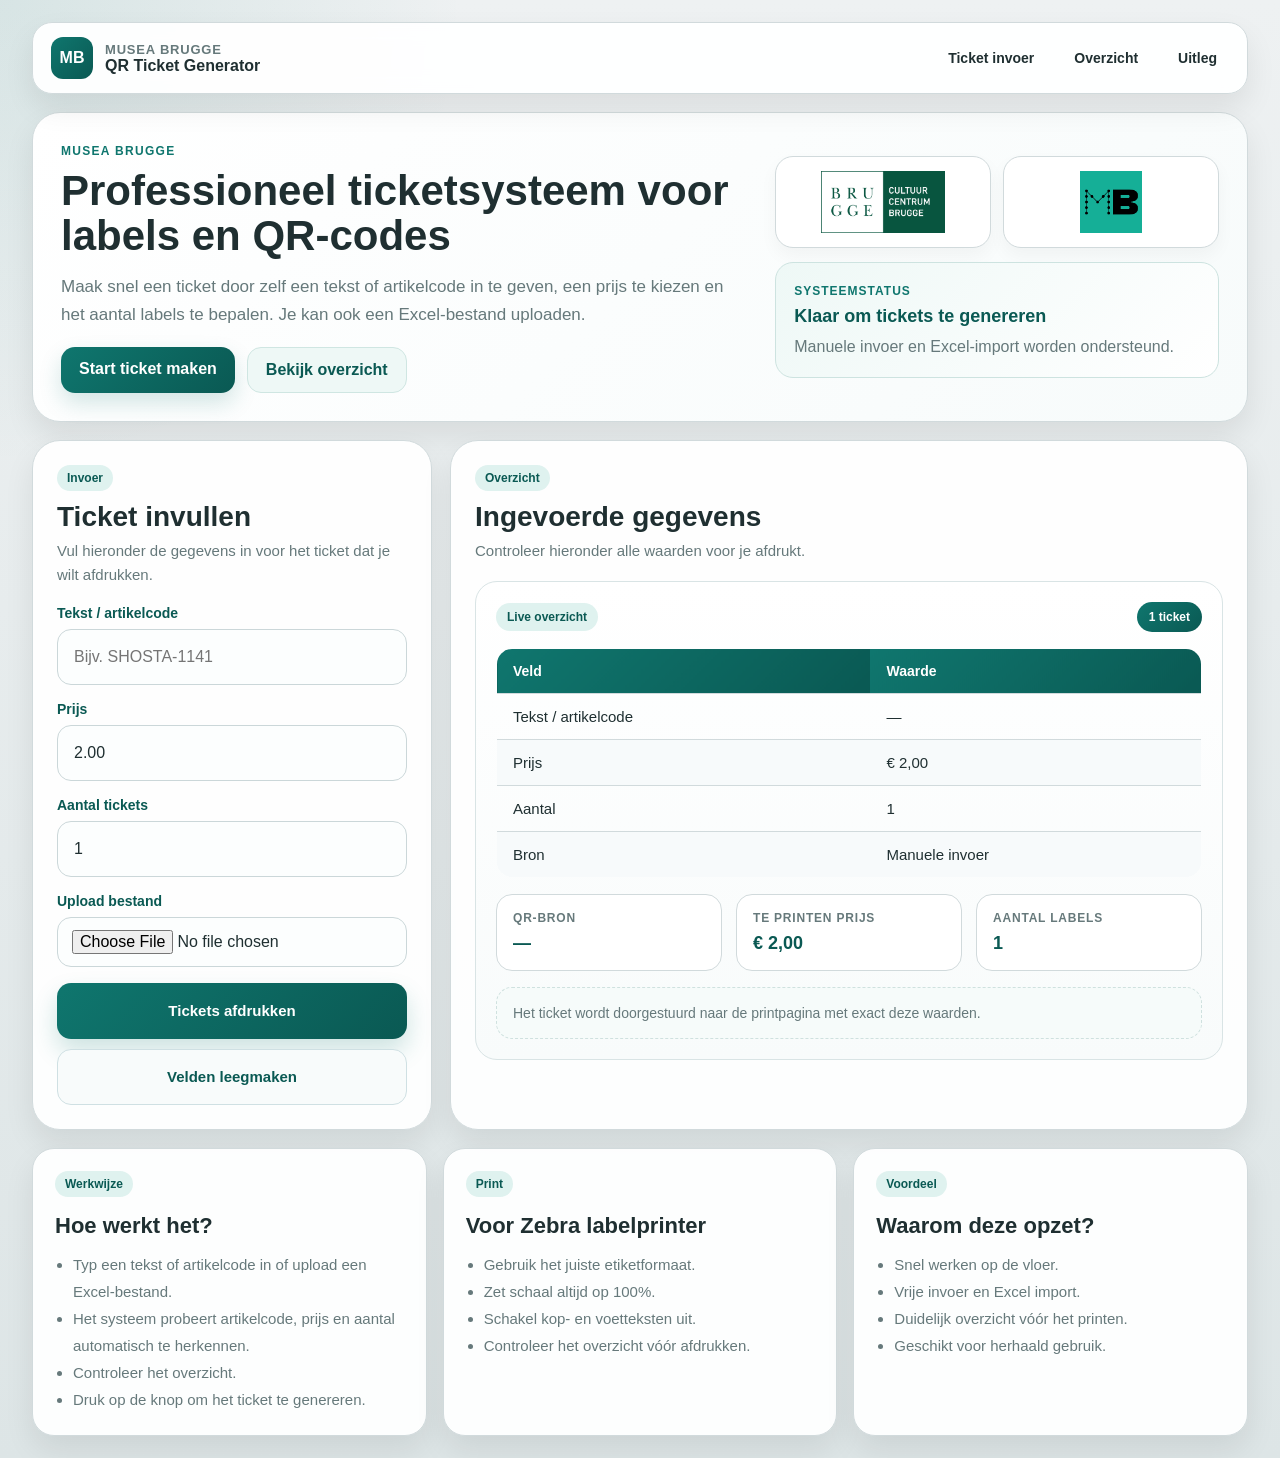
==== commit c6590a4e: "Update index.html" ====
--- a/index.html
+++ b/index.html
@@ -33,8 +33,8 @@
           <p class="eyebrow">Musea Brugge</p>
           <h1>Professioneel ticketsysteem voor labels en QR-codes</h1>
           <p class="subtitle">
-            Maak snel een ticket door zelf een tekst of artikelcode in te geven,
-            een prijs te kiezen en het aantal labels te bepalen, of upload een Excel-bestand.
+            Maak snel een ticket door zelf een tekst of artikelcode in te geven, een prijs te kiezen
+            en het aantal labels te bepalen. Je kan ook een Excel-bestand uploaden.
           </p>
 
           <div class="hero-actions">
@@ -56,7 +56,7 @@
           <div class="status-card">
             <span class="status-label">Systeemstatus</span>
             <strong>Klaar om tickets te genereren</strong>
-            <p>Vrije invoer en Excel-import worden ondersteund.</p>
+            <p>Manuele invoer en Excel-import worden ondersteund.</p>
           </div>
         </div>
       </div>
@@ -95,7 +95,7 @@
 
           <div class="mapping-grid hidden" id="mappingPanel">
             <div class="field-group small-field">
-              <label for="mapCode">Kolom voor tekst / code</label>
+              <label for="mapCode">Kolom voor artikelcode</label>
               <select id="mapCode"></select>
             </div>
 
@@ -107,6 +107,11 @@
             <div class="field-group small-field">
               <label for="mapQty">Kolom voor aantal</label>
               <select id="mapQty"></select>
+            </div>
+
+            <div class="field-group small-field">
+              <label for="mapDescription">Kolom voor omschrijving</label>
+              <select id="mapDescription"></select>
             </div>
           </div>
 
@@ -219,9 +224,9 @@
         <h3>Hoe werkt het?</h3>
         <ul class="info-list">
           <li>Typ een tekst of artikelcode in of upload een Excel-bestand.</li>
-          <li>Het systeem probeert kolommen voor code, prijs en aantal te herkennen.</li>
+          <li>Het systeem probeert artikelcode, prijs en aantal automatisch te herkennen.</li>
           <li>Controleer het overzicht.</li>
-          <li>Druk op de knop om tickets te genereren.</li>
+          <li>Druk op de knop om het ticket te genereren.</li>
         </ul>
       </div>
 
@@ -232,7 +237,7 @@
           <li>Gebruik het juiste etiketformaat.</li>
           <li>Zet schaal altijd op 100%.</li>
           <li>Schakel kop- en voetteksten uit.</li>
-          <li>Controleer lange codes vooraf.</li>
+          <li>Controleer het overzicht vóór afdrukken.</li>
         </ul>
       </div>
 
@@ -241,7 +246,7 @@
         <h3>Waarom deze opzet?</h3>
         <ul class="info-list">
           <li>Snel werken op de vloer.</li>
-          <li>Vrije invoer of Excel import.</li>
+          <li>Vrije invoer en Excel import.</li>
           <li>Duidelijk overzicht vóór het printen.</li>
           <li>Geschikt voor herhaald gebruik.</li>
         </ul>
@@ -276,6 +281,7 @@
     const mapCode = document.getElementById("mapCode");
     const mapPrice = document.getElementById("mapPrice");
     const mapQty = document.getElementById("mapQty");
+    const mapDescription = document.getElementById("mapDescription");
 
     const importPreviewCard = document.getElementById("importPreviewCard");
     const importMetaBadge = document.getElementById("importMetaBadge");
@@ -297,26 +303,25 @@
       mapping: {
         code: "",
         price: "",
-        quantity: ""
+        quantity: "",
+        description: ""
       }
     };
 
     const aliases = {
       code: [
-        "artikelcode", "artikel code", "artikel", "code", "ticket", "ticketcode",
-        "item", "itemcode", "naam", "titel", "beschrijving", "omschrijving",
-        "product", "productcode", "label", "reference", "ref", "sku", "barcode",
-        "omschrijving ticket", "soort product", "product soort", "type", "ticket type"
+        "artikelcode", "artikel code", "code", "productcode", "sku", "barcode",
+        "artikelnummer", "itemcode", "ref"
       ],
       price: [
-        "prijs", "price", "bedrag", "amount", "tarief", "value", "euro", "kostprijs",
-        "salesprice", "ticketprijs", "prijs euro", "kost", "verkoopprijs", "prijs incl",
-        "prijs ex", "eenheidsprijs", "unit price"
+        "prijs", "price", "bedrag", "verkoopprijs", "eenheidsprijs", "unit price"
       ],
       quantity: [
-        "aantal", "qty", "quantity", "count", "labels", "stuks", "pieces", "copies",
-        "copie", "print", "prints", "number", "aantal labels", "aantal tickets",
-        "tickets", "hoeveelheid"
+        "hoeveelheid labels", "hoeveelheid", "aantal labels", "aantal", "qty",
+        "quantity", "labels", "stuks", "count"
+      ],
+      description: [
+        "omschrijving", "beschrijving", "titel", "naam", "product"
       ]
     };
 
@@ -347,16 +352,26 @@
     }
 
     function parseFlexibleNumber(value) {
-      if (typeof value === "number") return value;
-      if (value === null || value === undefined) return NaN;
+      if (typeof value === "number") {
+        return Number.isFinite(value) ? value : NaN;
+      }
+
+      if (value === null || value === undefined) {
+        return NaN;
+      }
 
       let text = String(value).trim();
-      if (!text) return NaN;
+      if (!text) {
+        return NaN;
+      }
+
+      if (/[A-Za-z]/.test(text)) {
+        return NaN;
+      }
 
       text = text
         .replace(/\s/g, "")
-        .replace(/€/g, "")
-        .replace(/[A-Za-z]/g, "");
+        .replace(/€/g, "");
 
       const hasComma = text.includes(",");
       const hasDot = text.includes(".");
@@ -537,16 +552,19 @@
       const result = {
         code: "",
         price: "",
-        quantity: ""
+        quantity: "",
+        description: ""
       };
 
       const codeMatches = findMatchingHeaders(headers, aliases.code);
       const priceMatches = findMatchingHeaders(headers, aliases.price);
       const qtyMatches = findMatchingHeaders(headers, aliases.quantity);
+      const descriptionMatches = findMatchingHeaders(headers, aliases.description);
 
       result.code = codeMatches[0] || "";
       result.price = priceMatches[0] || "";
       result.quantity = qtyMatches[0] || "";
+      result.description = descriptionMatches[0] || "";
 
       if (!result.price) {
         result.price = headers.find(h => isMostlyNumericColumn(h, rows)) || "";
@@ -560,11 +578,14 @@
       }
 
       if (!result.code) {
-        result.code = headers.find(h =>
-          h !== result.price &&
-          h !== result.quantity &&
-          !isMostlyNumericColumn(h, rows)
-        ) || headers[0] || "";
+        result.code =
+          headers.find(h => normalizeCompareText(h) === "artikelcode") ||
+          headers.find(h =>
+            h !== result.price &&
+            h !== result.quantity &&
+            !isMostlyNumericColumn(h, rows)
+          ) ||
+          "";
       }
 
       return result;
@@ -604,17 +625,19 @@
         const codeHeader = mapping.code;
         const priceHeader = mapping.price;
         const quantityHeader = mapping.quantity;
+        const descriptionHeader = mapping.description;
 
         let artikelcode = codeHeader ? cleanCell(row[codeHeader]) : "";
+        let omschrijving = descriptionHeader ? cleanCell(row[descriptionHeader]) : "";
         let prijs = priceHeader ? parseFlexibleNumber(row[priceHeader]) : NaN;
         let aantal = quantityHeader ? parseFlexibleNumber(row[quantityHeader]) : NaN;
 
-        if (artikelcode && !looksLikeCode(artikelcode) && artikelcode.length > 24) {
-          artikelcode = "";
+        if (!artikelcode && omschrijving && looksLikeCode(omschrijving)) {
+          artikelcode = omschrijving;
         }
 
         if (!artikelcode) {
-          artikelcode = firstUsefulText(row, [priceHeader, quantityHeader]);
+          artikelcode = firstUsefulText(row, [priceHeader, quantityHeader, descriptionHeader]);
         }
 
         if (isNaN(prijs) || prijs < 0) {
@@ -635,26 +658,17 @@
           }))
           .filter(item => item.value !== "");
 
-        const isEmptyRow =
-          !artikelcode &&
-          extras.length === 0 &&
-          (prijs === 0 || isNaN(prijs)) &&
-          (aantal === 0 || isNaN(aantal));
-
-        if (isEmptyRow) {
-          return;
-        }
-
         if (!artikelcode) {
           invalidRows.push({
             rowNumber: row.__rowNumber || "?",
-            reason: "Geen bruikbare code gevonden."
+            reason: "Geen bruikbare artikelcode gevonden."
           });
           return;
         }
 
         tickets.push({
           artikelcode,
+          omschrijving,
           prijs,
           aantal,
           qrText: artikelcode,
@@ -694,6 +708,7 @@
       fillMappingSelect(mapCode, state.headers, state.mapping.code);
       fillMappingSelect(mapPrice, state.headers, state.mapping.price);
       fillMappingSelect(mapQty, state.headers, state.mapping.quantity);
+      fillMappingSelect(mapDescription, state.headers, state.mapping.description);
 
       if (mappingPanel) mappingPanel.classList.remove("hidden");
       if (importTools) importTools.classList.remove("hidden");
@@ -790,7 +805,8 @@
       state.mapping = {
         code: mapCode ? mapCode.value : "",
         price: mapPrice ? mapPrice.value : "",
-        quantity: mapQty ? mapQty.value : ""
+        quantity: mapQty ? mapQty.value : "",
+        description: mapDescription ? mapDescription.value : ""
       };
 
       const result = buildTicketsFromRows(state.rawRows, state.mapping);
@@ -876,10 +892,10 @@
 
     function createTemplateFile() {
       const rows = [
-        ["artikelcode", "prijs", "aantal", "opmerking"],
-        ["SHOSTA-1141", 2.00, 3, "Standaard ticket"],
-        ["Museumpas", 0.00, 2, "Gratis toegang"],
-        ["Evenement-Avond", 5.50, 4, "Speciale sessie"]
+        ["OMSCHRIJVING", "ARTIKELCODE", "PRIJS", "HOEVEELHEID LABELS"],
+        ["Potlood - Voorbeeld", "SHOSTA-1141", 1.50, 2],
+        ["Balpen - Voorbeeld", "SHOSTA-1142", 2.00, 2],
+        ["Notitieboekje - Voorbeeld", "SHOSTA-1143", 3.50, 250]
       ];
 
       const worksheet = XLSX.utils.aoa_to_sheet(rows);
@@ -927,6 +943,7 @@
         tickets: [
           {
             artikelcode: code,
+            omschrijving: "",
             prijs: prijs,
             aantal: aantal,
             qrText: code,
@@ -945,7 +962,7 @@
       state.invalidRows = [];
       state.fileName = "";
       state.sheetName = "";
-      state.mapping = { code: "", price: "", quantity: "" };
+      state.mapping = { code: "", price: "", quantity: "", description: "" };
 
       searchInput.value = "";
       prijsInput.value = "2.00";
@@ -978,6 +995,7 @@
     if (mapCode) mapCode.addEventListener("change", rebuildImportedTickets);
     if (mapPrice) mapPrice.addEventListener("change", rebuildImportedTickets);
     if (mapQty) mapQty.addEventListener("change", rebuildImportedTickets);
+    if (mapDescription) mapDescription.addEventListener("change", rebuildImportedTickets);
 
     setStatus("Geen bestand geladen.", "neutral");
     updatePreview();
--- a/style.css
+++ b/style.css
@@ -7,28 +7,19 @@
 :root {
   --bg-main: #eef1f2;
   --bg-soft: #dde5e6;
-
   --panel: #ffffff;
-  --panel-soft: #f7fbfb;
   --line: #d1dadc;
-
   --text: #1f2f31;
   --muted: #66797b;
-
   --accent: #0f766e;
   --accent-dark: #0a5953;
   --accent-soft: #dff2ef;
   --accent-softer: #eef8f6;
-
   --danger-soft: #fff4f4;
   --danger-line: #e6c2c2;
   --danger-text: #8c2f2f;
-
   --shadow: 0 14px 30px rgba(0, 0, 0, 0.08);
-
   --radius-xl: 28px;
-  --radius-lg: 22px;
-  --radius-md: 14px;
 }
 
 html {
@@ -80,7 +71,6 @@
   display: flex;
   align-items: center;
   justify-content: center;
-  letter-spacing: 0.5px;
 }
 
 .brand-text {
@@ -118,11 +108,9 @@
   transition: 0.2s ease;
 }
 
-.nav-right a:hover,
-.nav-right a:focus-visible {
+.nav-right a:hover {
   background: var(--accent-soft);
   color: var(--accent-dark);
-  outline: none;
 }
 
 .hero {
@@ -159,7 +147,6 @@
   font-size: 42px;
   line-height: 1.08;
   margin-bottom: 14px;
-  color: var(--text);
 }
 
 .subtitle {
@@ -189,22 +176,10 @@
   box-shadow: 0 10px 22px rgba(15, 118, 110, 0.18);
 }
 
-.primary-btn:hover,
-.primary-btn:focus-visible {
-  transform: translateY(-1px);
-  outline: none;
-}
-
 .secondary-btn {
   background: var(--accent-softer);
   color: var(--accent-dark);
   border: 1px solid #cfe6e2;
-}
-
-.secondary-btn:hover,
-.secondary-btn:focus-visible {
-  background: var(--accent-soft);
-  outline: none;
 }
 
 .hero-side {
@@ -300,7 +275,6 @@
 .panel-head h2 {
   font-size: 28px;
   margin-bottom: 6px;
-  color: var(--text);
 }
 
 .panel-head p {
@@ -383,12 +357,6 @@
   color: var(--danger-text);
 }
 
-.import-status.neutral {
-  border-color: #c8dbd8;
-  background: #fff;
-  color: var(--muted);
-}
-
 .mapping-grid {
   display: grid;
   grid-template-columns: 1fr;
@@ -433,22 +401,10 @@
   box-shadow: 0 12px 24px rgba(15, 118, 110, 0.20);
 }
 
-.print-btn:hover,
-.print-btn:focus-visible {
-  transform: translateY(-1px);
-  outline: none;
-}
-
 .ghost-btn {
   border: 1px solid #cfe0e3;
   background: #f8fbfb;
   color: var(--accent-dark);
-}
-
-.ghost-btn:hover,
-.ghost-btn:focus-visible {
-  background: var(--accent-soft);
-  outline: none;
 }
 
 .summary-card,
@@ -515,7 +471,6 @@
   text-align: left;
   padding: 14px 16px;
   font-size: 14px;
-  white-space: nowrap;
 }
 
 .summary-table tbody td {
@@ -595,7 +550,6 @@
 .info-panel h3 {
   font-size: 22px;
   margin: 6px 0 12px;
-  color: var(--text);
 }
 
 .info-list {
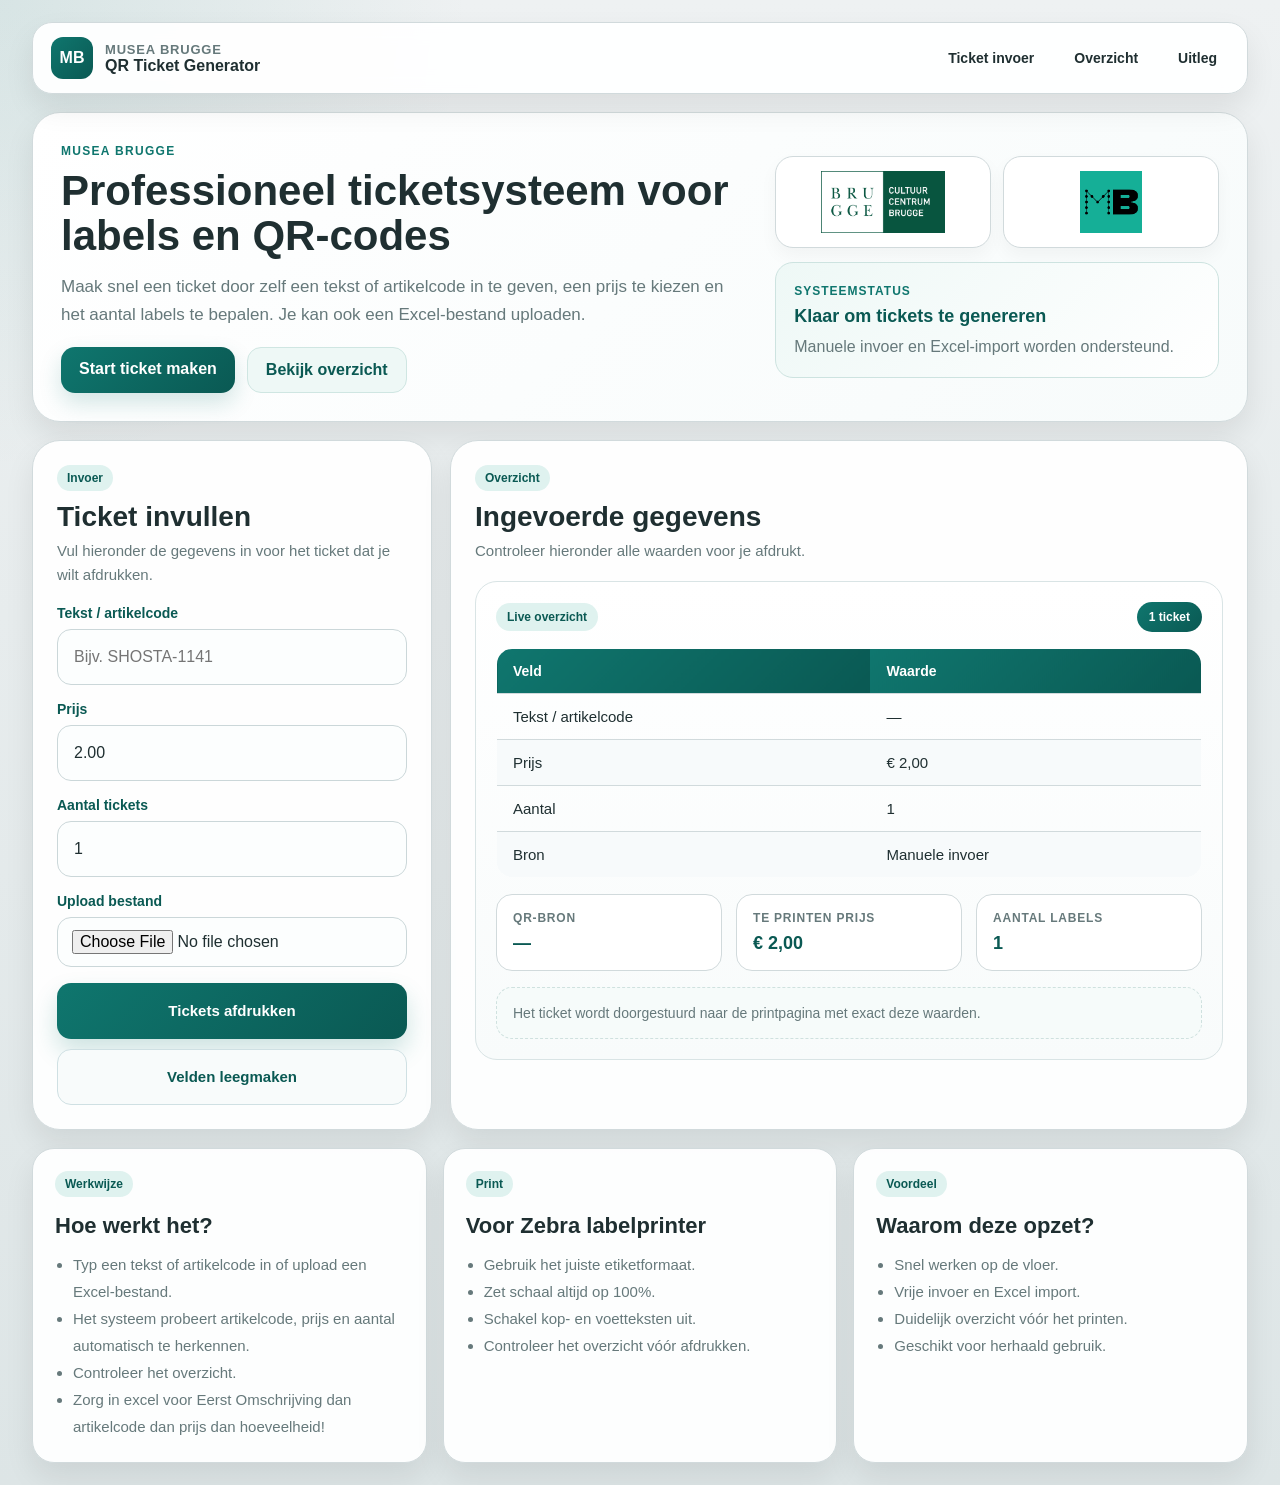
==== commit 2e71c7f7: "Update index.html" ====
--- a/index.html
+++ b/index.html
@@ -226,7 +226,7 @@
           <li>Typ een tekst of artikelcode in of upload een Excel-bestand.</li>
           <li>Het systeem probeert artikelcode, prijs en aantal automatisch te herkennen.</li>
           <li>Controleer het overzicht.</li>
-          <li>Druk op de knop om het ticket te genereren.</li>
+          <li>Zorg in excel voor Eerst Omschrijving dan artikelcode dan prijs dan hoeveelheid! </li>
         </ul>
       </div>
 
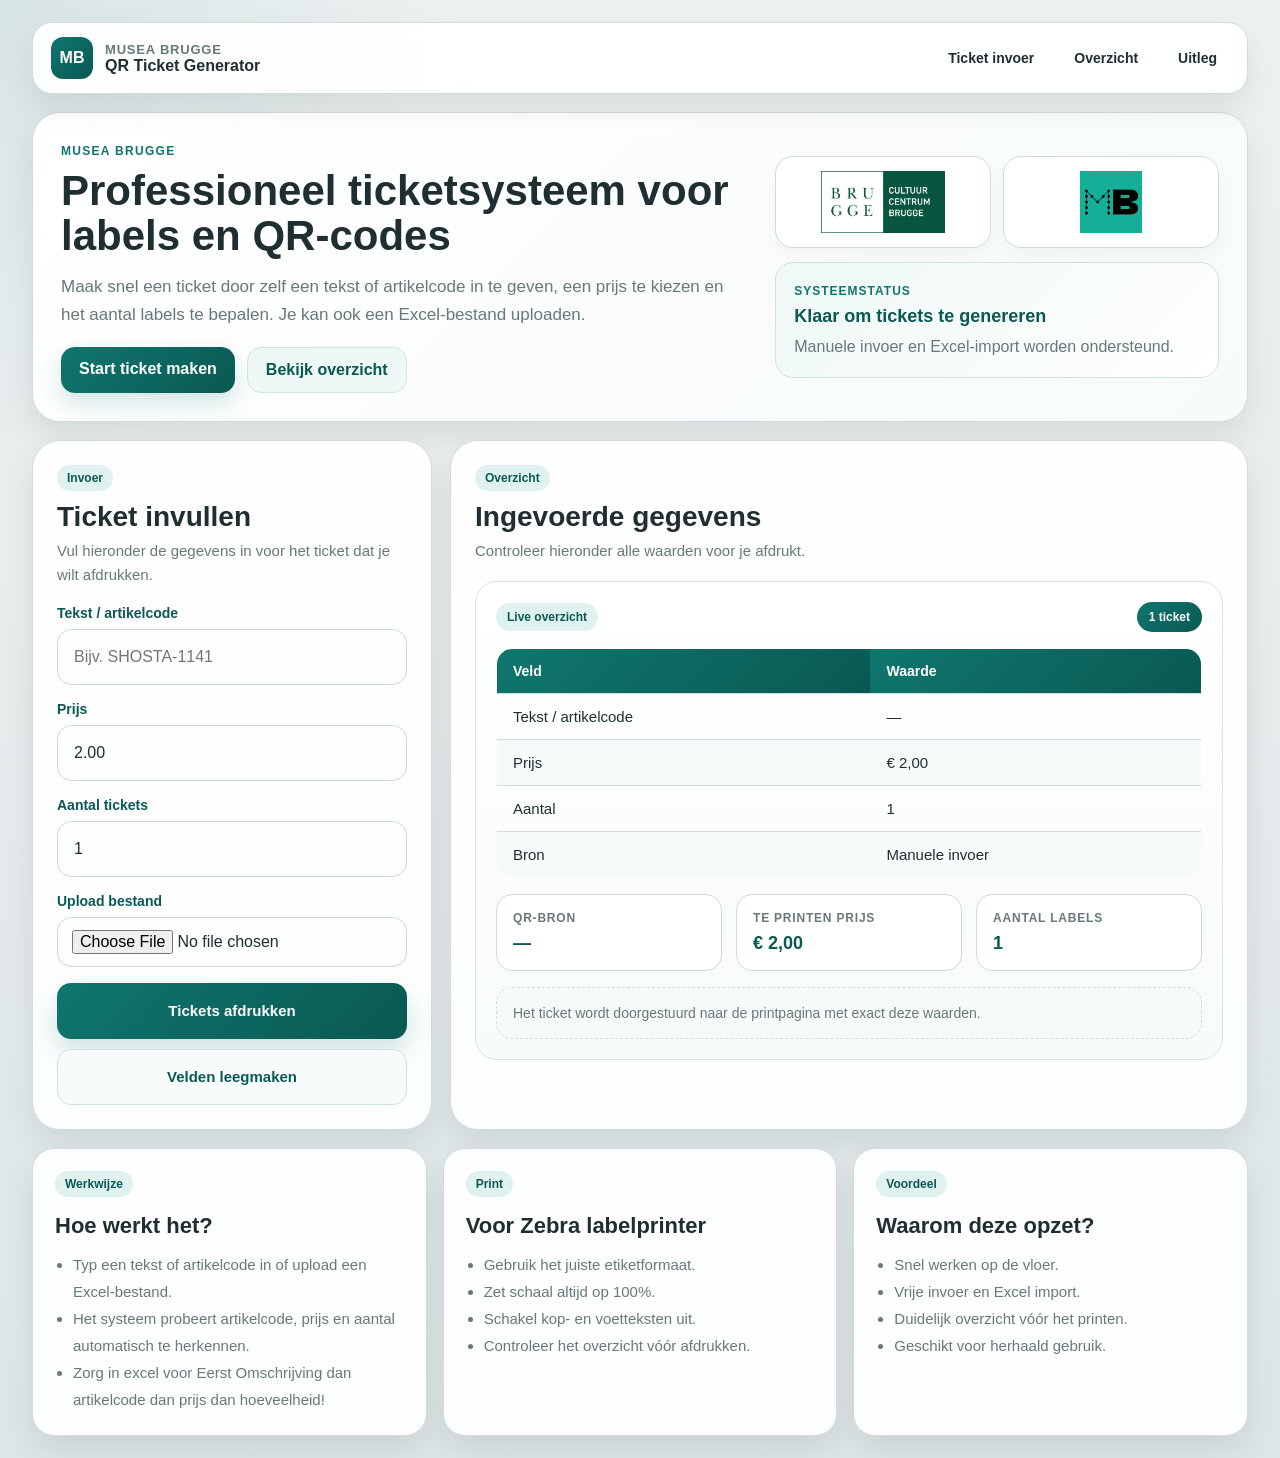
==== commit d8fc210d: "Update index.html" ====
--- a/index.html
+++ b/index.html
@@ -225,8 +225,8 @@
         <ul class="info-list">
           <li>Typ een tekst of artikelcode in of upload een Excel-bestand.</li>
           <li>Het systeem probeert artikelcode, prijs en aantal automatisch te herkennen.</li>
-          <li>Controleer het overzicht.</li>
           <li>Zorg in excel voor Eerst Omschrijving dan artikelcode dan prijs dan hoeveelheid! </li>
+          
         </ul>
       </div>
 
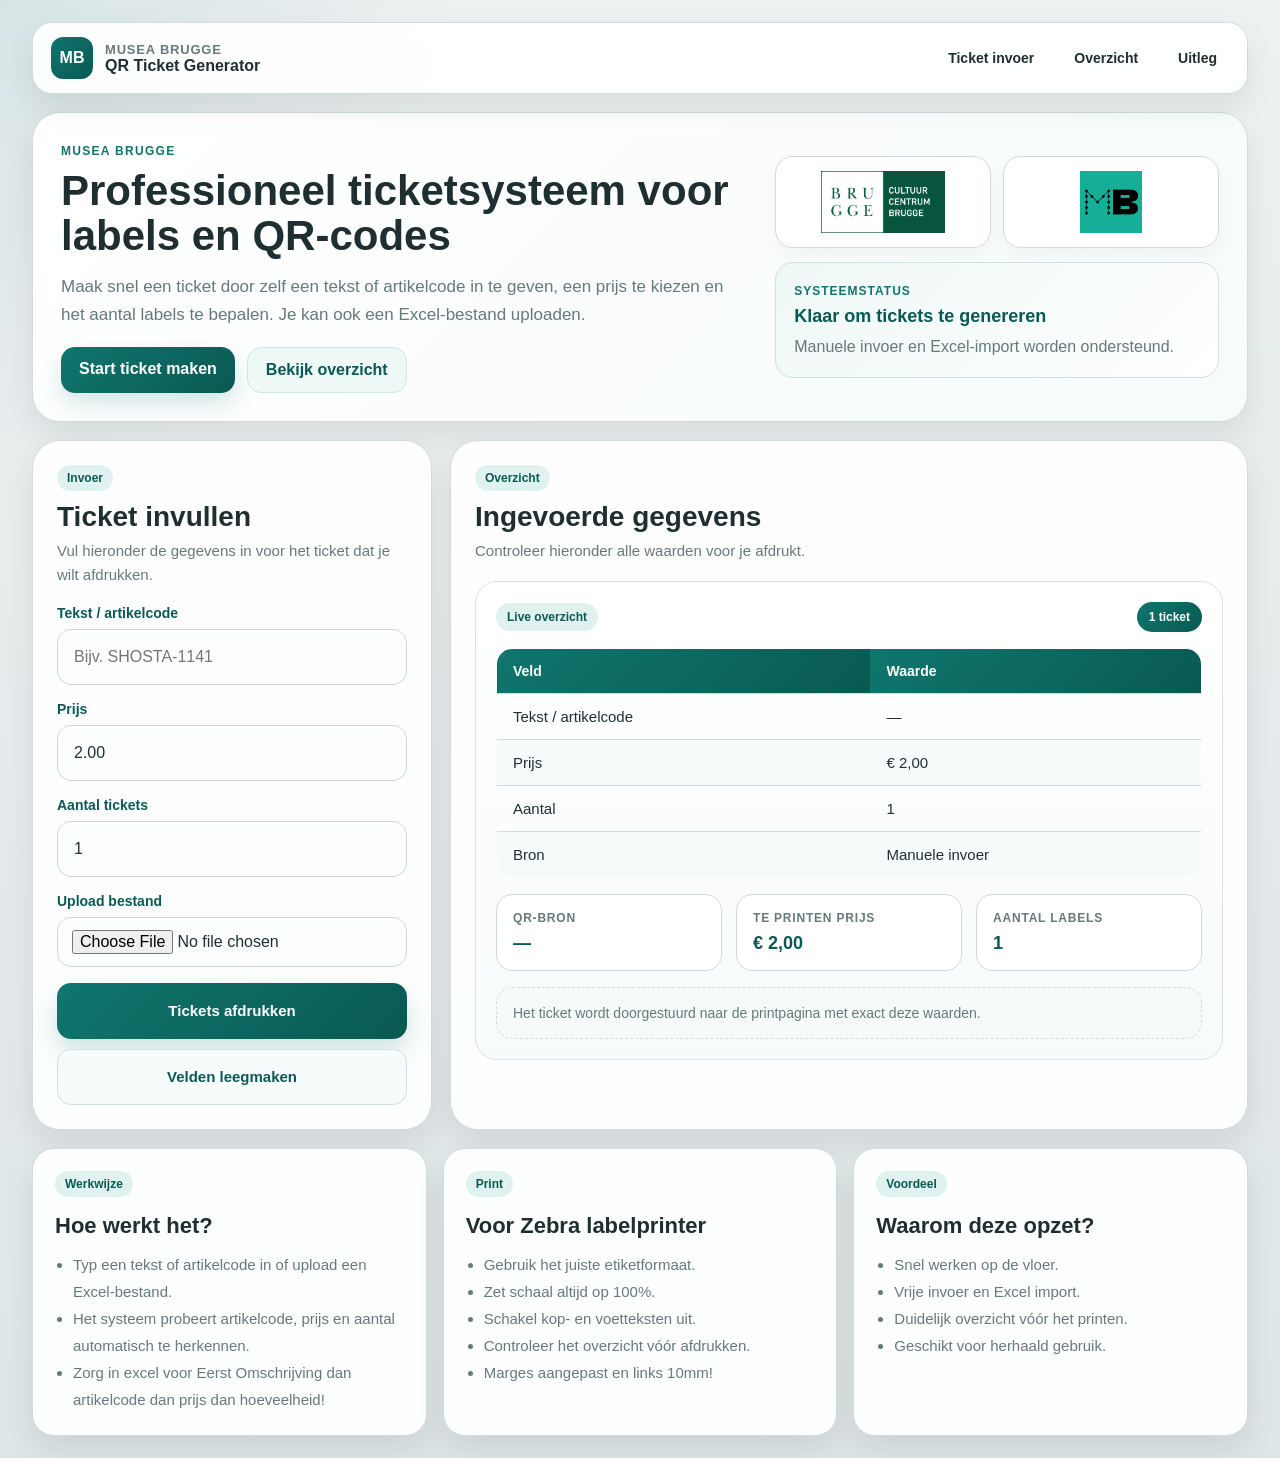
==== commit b7d3ba6c: "Update index.html" ====
--- a/index.html
+++ b/index.html
@@ -238,6 +238,7 @@
           <li>Zet schaal altijd op 100%.</li>
           <li>Schakel kop- en voetteksten uit.</li>
           <li>Controleer het overzicht vóór afdrukken.</li>
+          <li>Marges aangepast en links 10mm!</li>
         </ul>
       </div>
 
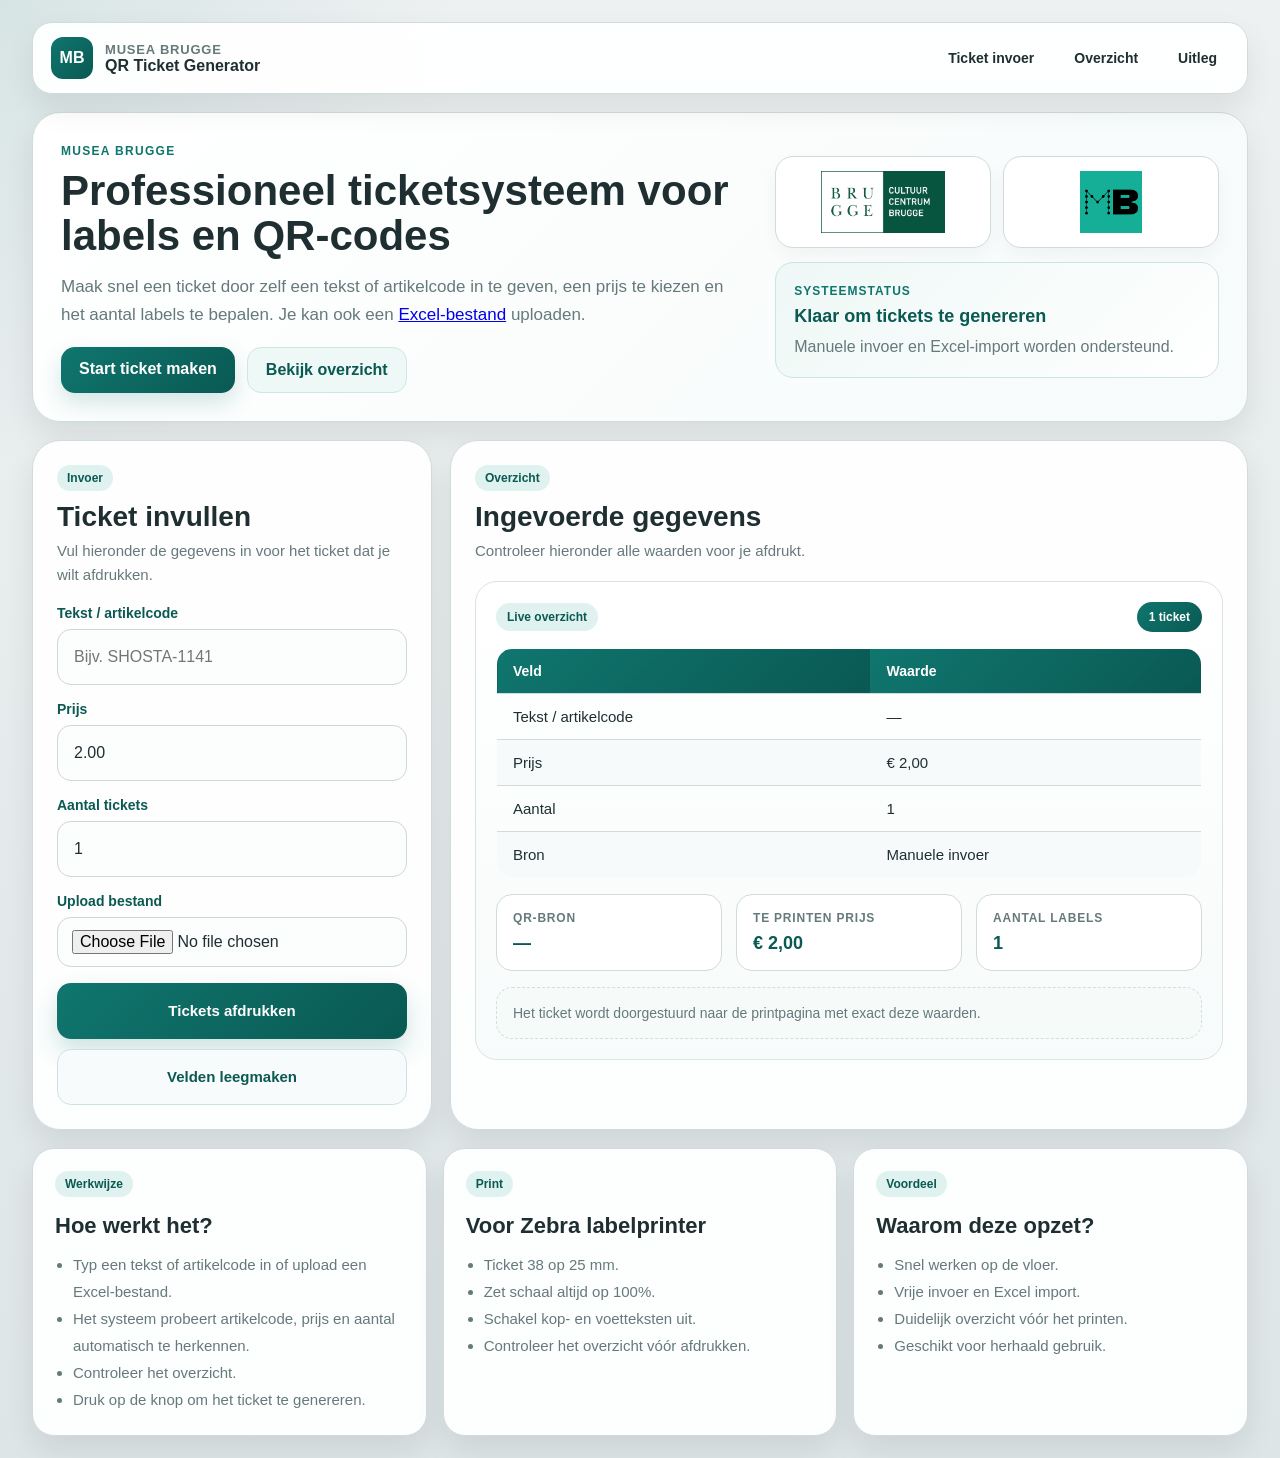
==== commit 39e59b46: "Update index.html" ====
--- a/index.html
+++ b/index.html
@@ -34,7 +34,8 @@
           <h1>Professioneel ticketsysteem voor labels en QR-codes</h1>
           <p class="subtitle">
             Maak snel een ticket door zelf een tekst of artikelcode in te geven, een prijs te kiezen
-            en het aantal labels te bepalen. Je kan ook een Excel-bestand uploaden.
+            en het aantal labels te bepalen. Je kan ook een
+            <a href="Te genereren QR-Codes (2).xlsx" download class="template-link">Excel-bestand</a> uploaden.
           </p>
 
           <div class="hero-actions">
@@ -225,8 +226,8 @@
         <ul class="info-list">
           <li>Typ een tekst of artikelcode in of upload een Excel-bestand.</li>
           <li>Het systeem probeert artikelcode, prijs en aantal automatisch te herkennen.</li>
-          <li>Zorg in excel voor Eerst Omschrijving dan artikelcode dan prijs dan hoeveelheid! </li>
-          
+          <li>Controleer het overzicht.</li>
+          <li>Druk op de knop om het ticket te genereren.</li>
         </ul>
       </div>
 
@@ -234,11 +235,10 @@
         <span class="section-tag">Print</span>
         <h3>Voor Zebra labelprinter</h3>
         <ul class="info-list">
-          <li>Gebruik het juiste etiketformaat.</li>
+          <li>Ticket 38 op 25 mm.</li>
           <li>Zet schaal altijd op 100%.</li>
           <li>Schakel kop- en voetteksten uit.</li>
           <li>Controleer het overzicht vóór afdrukken.</li>
-          <li>Marges aangepast en links 10mm!</li>
         </ul>
       </div>
 
@@ -370,9 +370,7 @@
         return NaN;
       }
 
-      text = text
-        .replace(/\s/g, "")
-        .replace(/€/g, "");
+      text = text.replace(/\s/g, "").replace(/€/g, "");
 
       const hasComma = text.includes(",");
       const hasDot = text.includes(".");
@@ -985,14 +983,8 @@
     printButton.addEventListener("click", printTicket);
     resetButton.addEventListener("click", resetFields);
 
-    if (rebuildImportButton) {
-      rebuildImportButton.addEventListener("click", rebuildImportedTickets);
-    }
-
-    if (downloadTemplateButton) {
-      downloadTemplateButton.addEventListener("click", createTemplateFile);
-    }
-
+    if (rebuildImportButton) rebuildImportButton.addEventListener("click", rebuildImportedTickets);
+    if (downloadTemplateButton) downloadTemplateButton.addEventListener("click", createTemplateFile);
     if (mapCode) mapCode.addEventListener("change", rebuildImportedTickets);
     if (mapPrice) mapPrice.addEventListener("change", rebuildImportedTickets);
     if (mapQty) mapQty.addEventListener("change", rebuildImportedTickets);
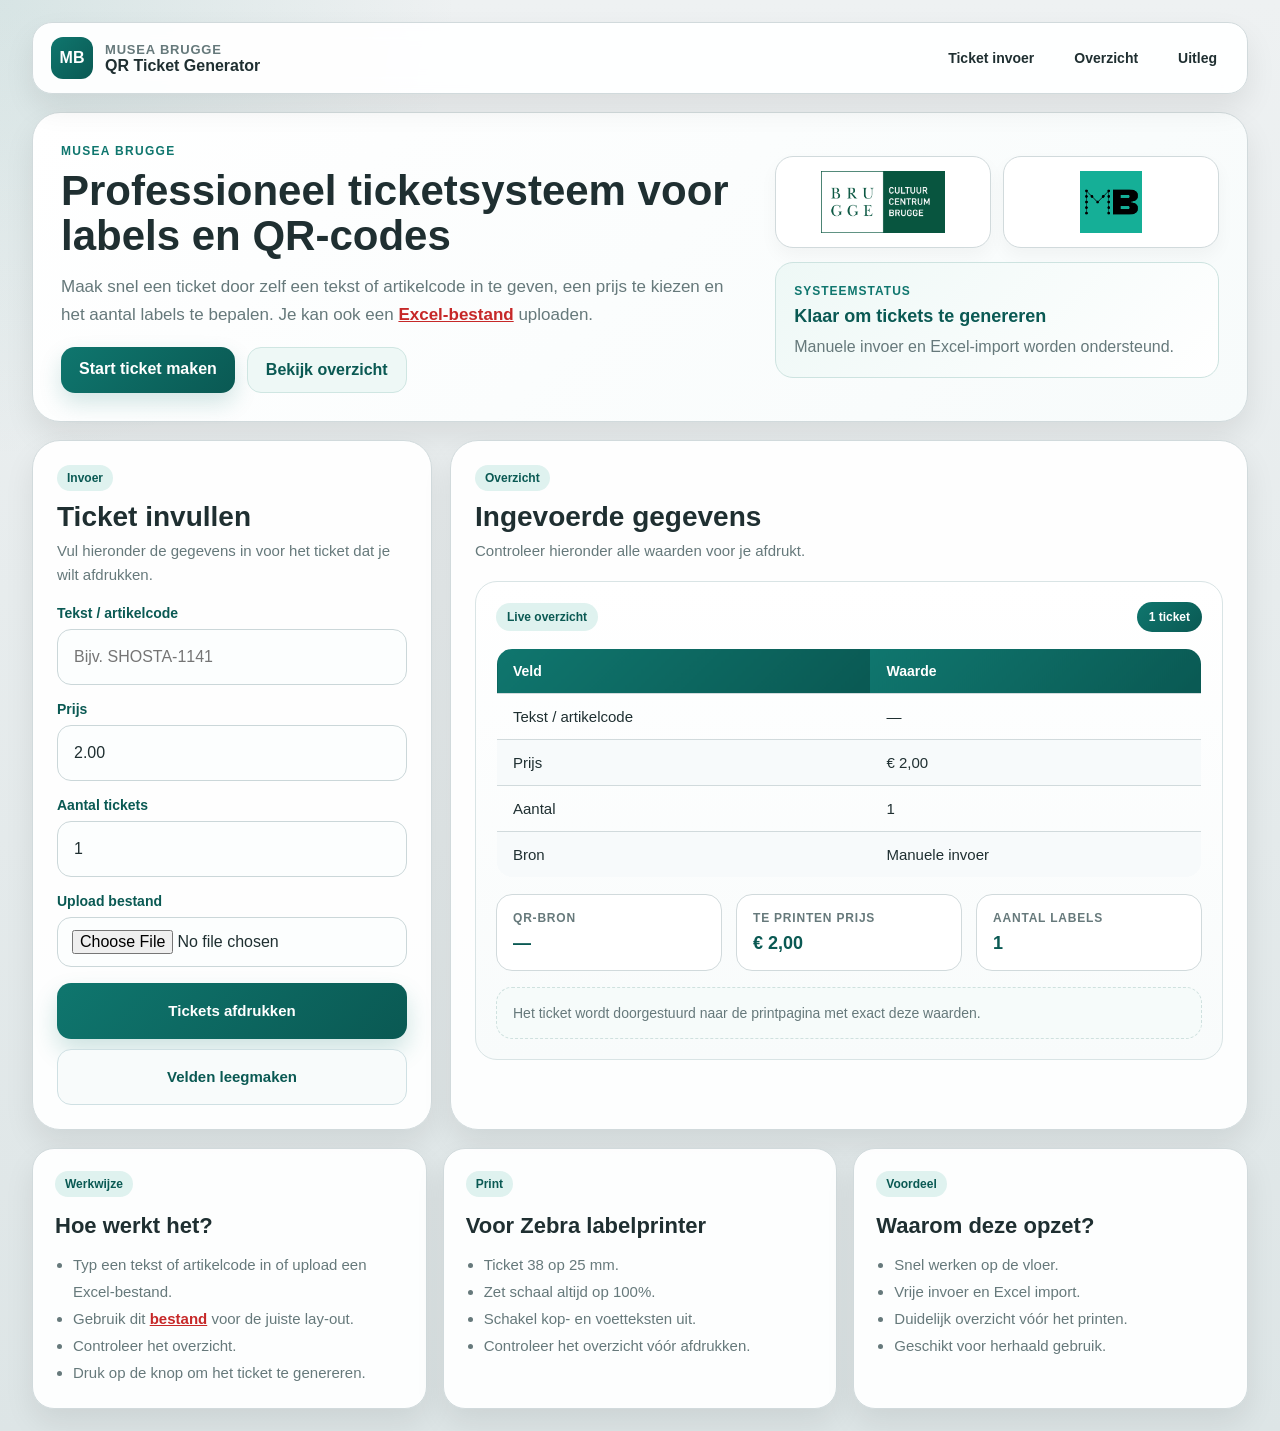
==== commit 297d81f7: "Update index.html" ====
--- a/index.html
+++ b/index.html
@@ -225,7 +225,11 @@
         <h3>Hoe werkt het?</h3>
         <ul class="info-list">
           <li>Typ een tekst of artikelcode in of upload een Excel-bestand.</li>
-          <li>Het systeem probeert artikelcode, prijs en aantal automatisch te herkennen.</li>
+          <li>
+            Gebruik dit
+            <a href="Te genereren QR-Codes (2).xlsx" download class="template-link">bestand</a>
+            voor de juiste lay-out.
+          </li>
           <li>Controleer het overzicht.</li>
           <li>Druk op de knop om het ticket te genereren.</li>
         </ul>
@@ -894,7 +898,7 @@
         ["OMSCHRIJVING", "ARTIKELCODE", "PRIJS", "HOEVEELHEID LABELS"],
         ["Potlood - Voorbeeld", "SHOSTA-1141", 1.50, 2],
         ["Balpen - Voorbeeld", "SHOSTA-1142", 2.00, 2],
-        ["Notitieboekje - Voorbeeld", "SHOSTA-1143", 3.50, 250]
+        ["Notitieboekje - Voorbeeld", "SHOSTA-1143", 250, 3]
       ];
 
       const worksheet = XLSX.utils.aoa_to_sheet(rows);
--- a/style.css
+++ b/style.css
@@ -156,6 +156,16 @@
   margin-bottom: 18px;
 }
 
+.template-link {
+  color: #c62828;
+  font-weight: 700;
+  text-decoration: underline;
+}
+
+.template-link:hover {
+  color: #8e1d1d;
+}
+
 .hero-actions {
   display: flex;
   gap: 12px;
